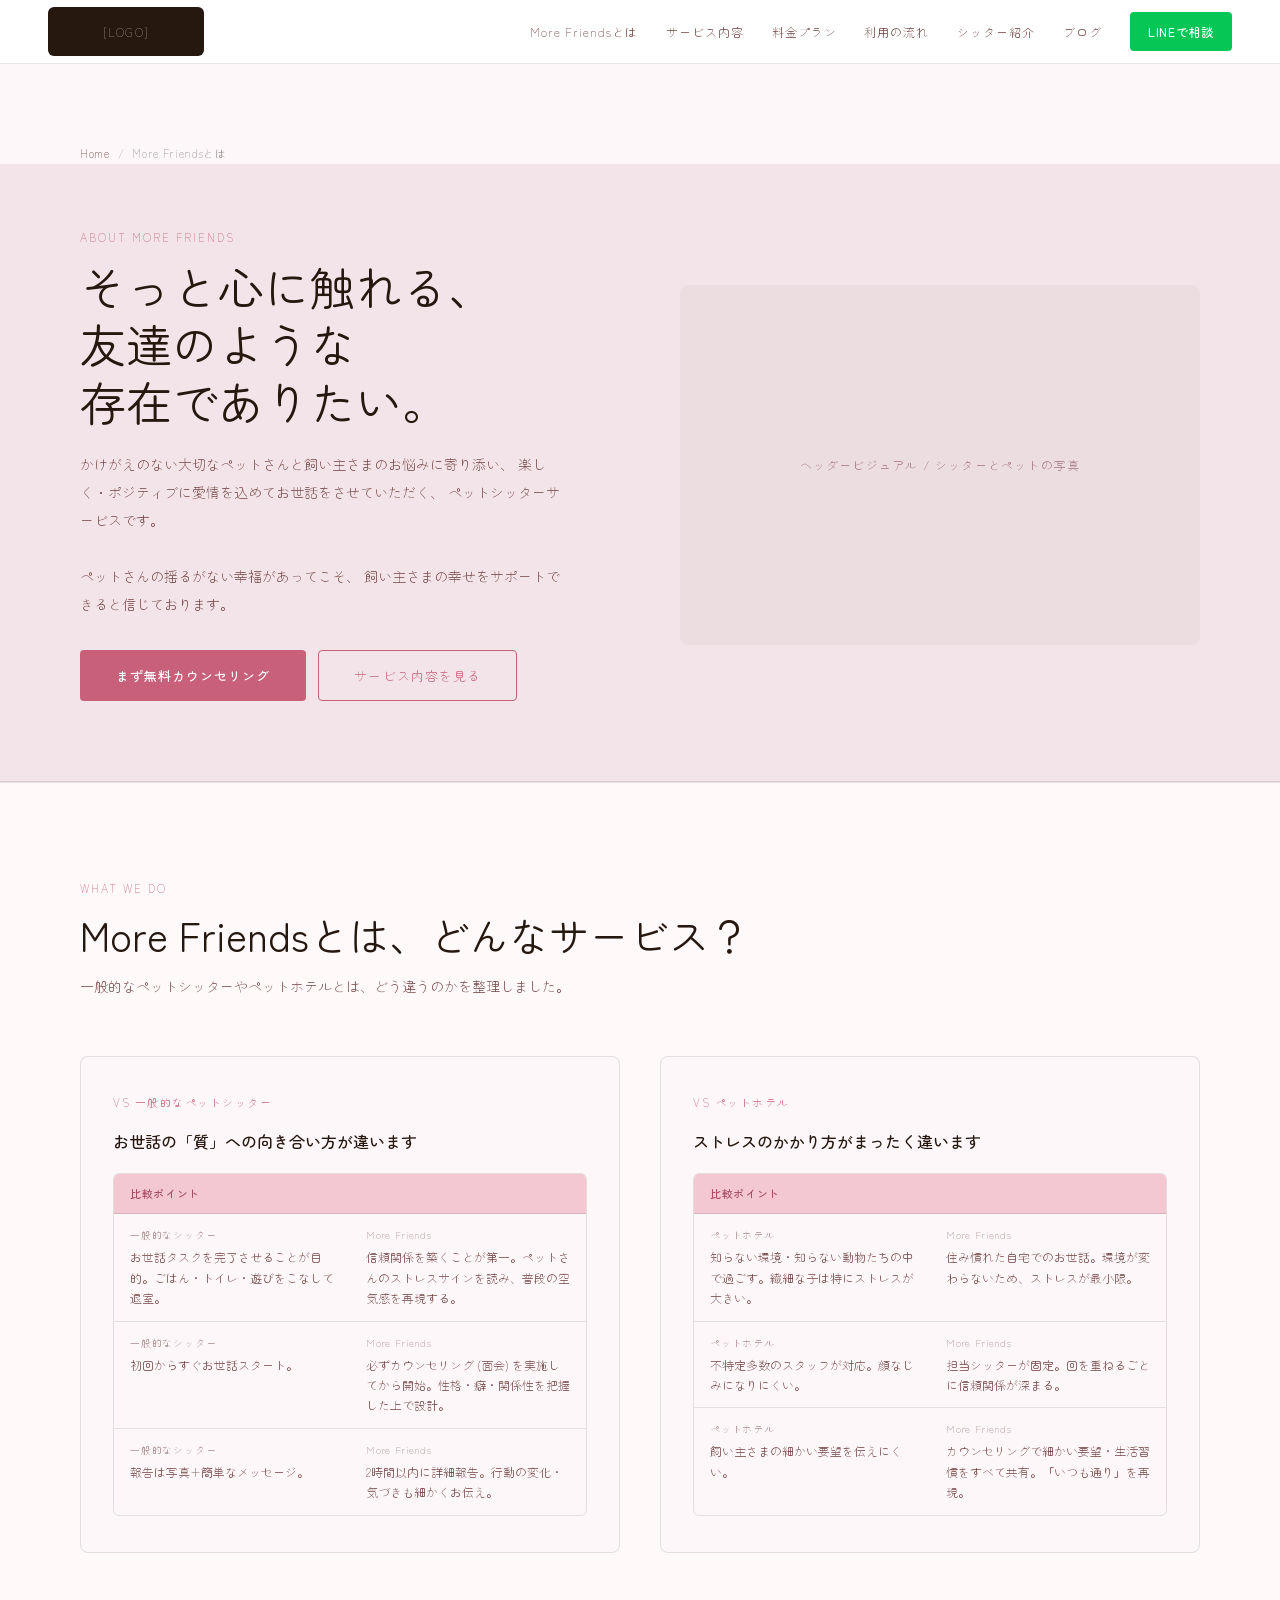
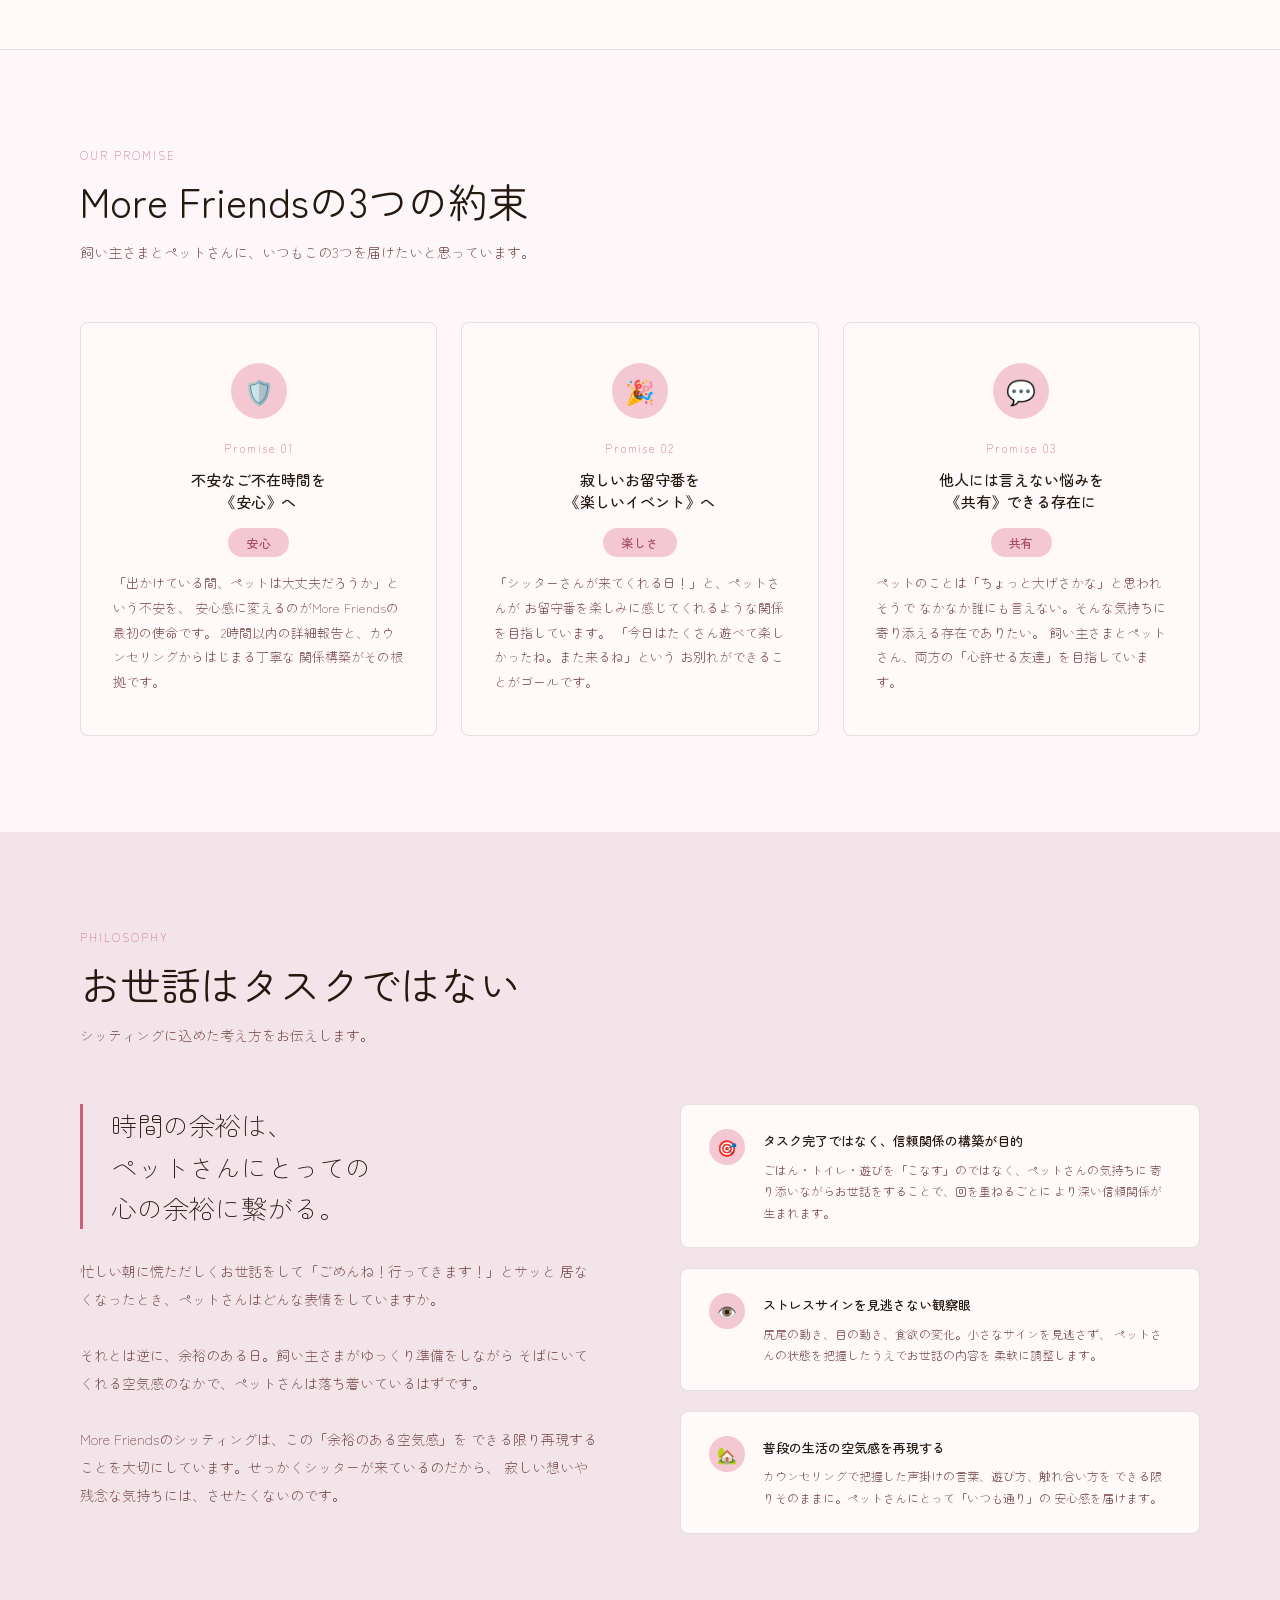
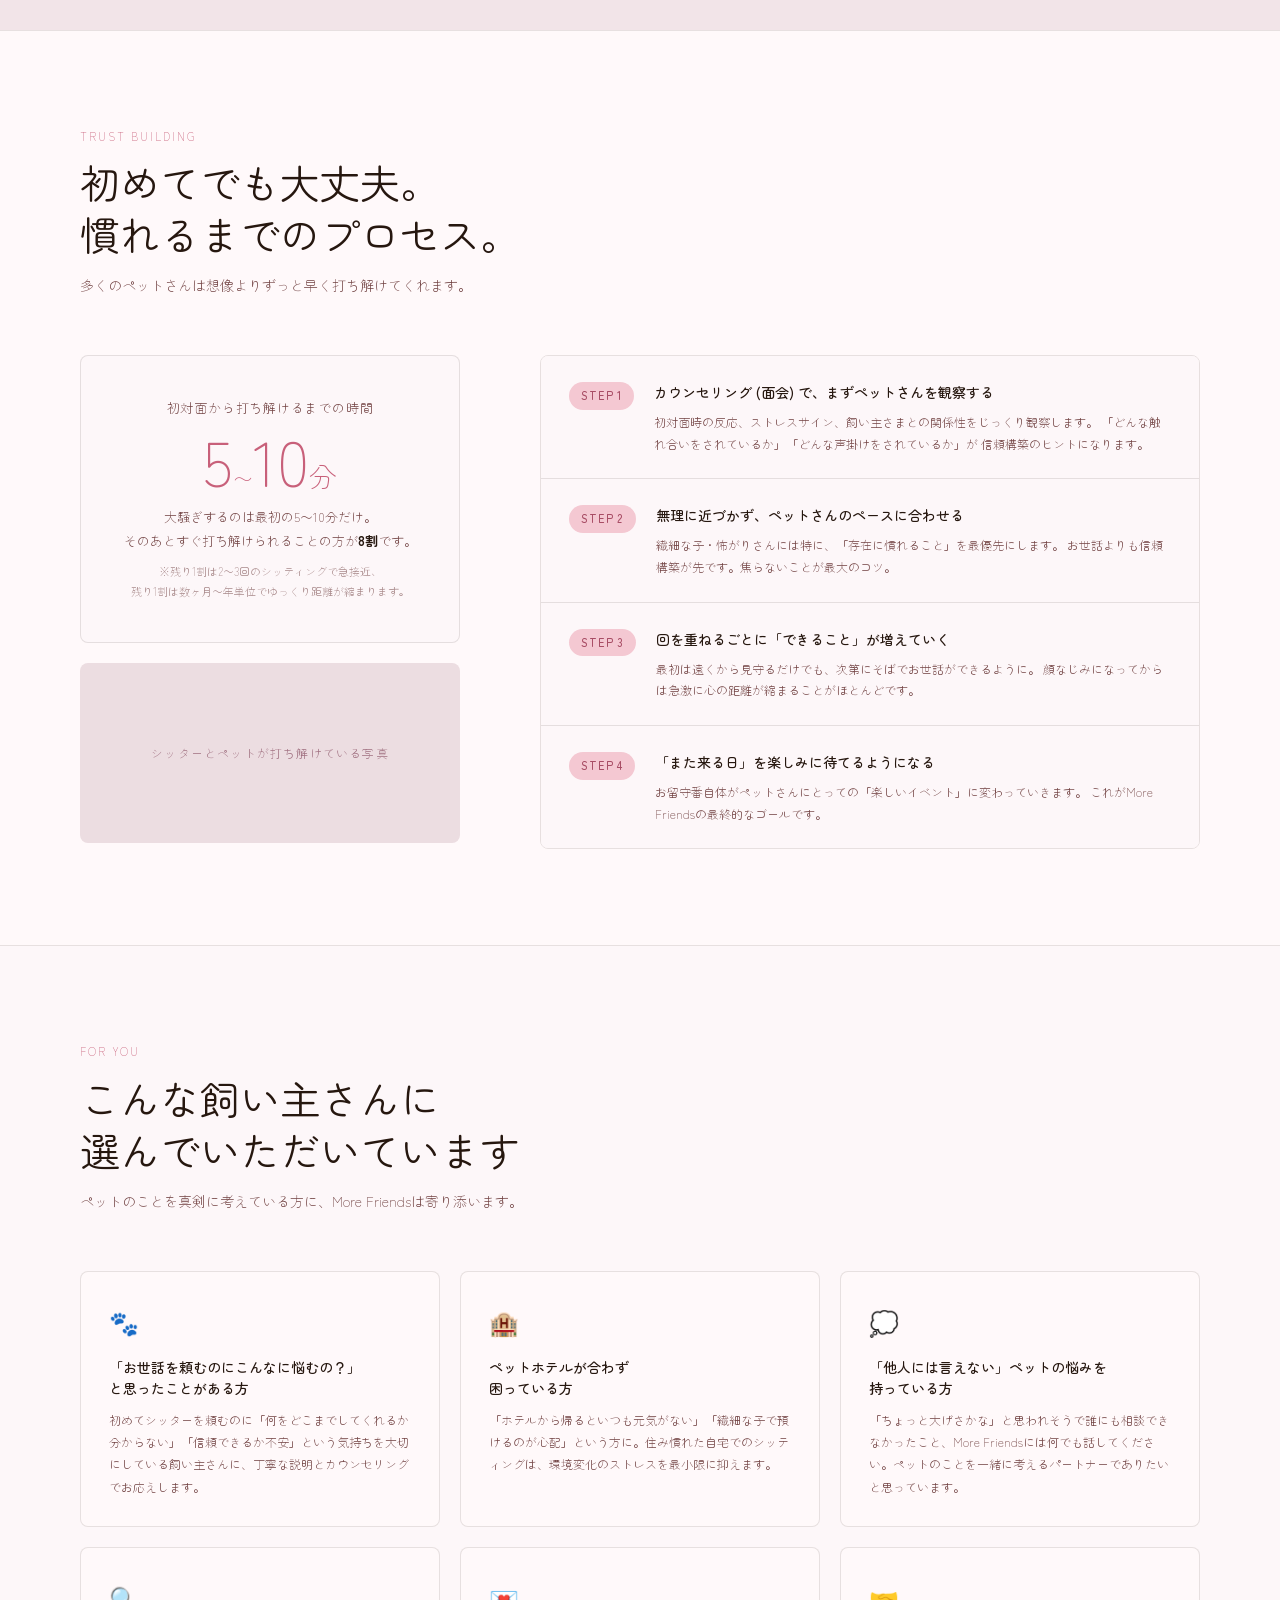
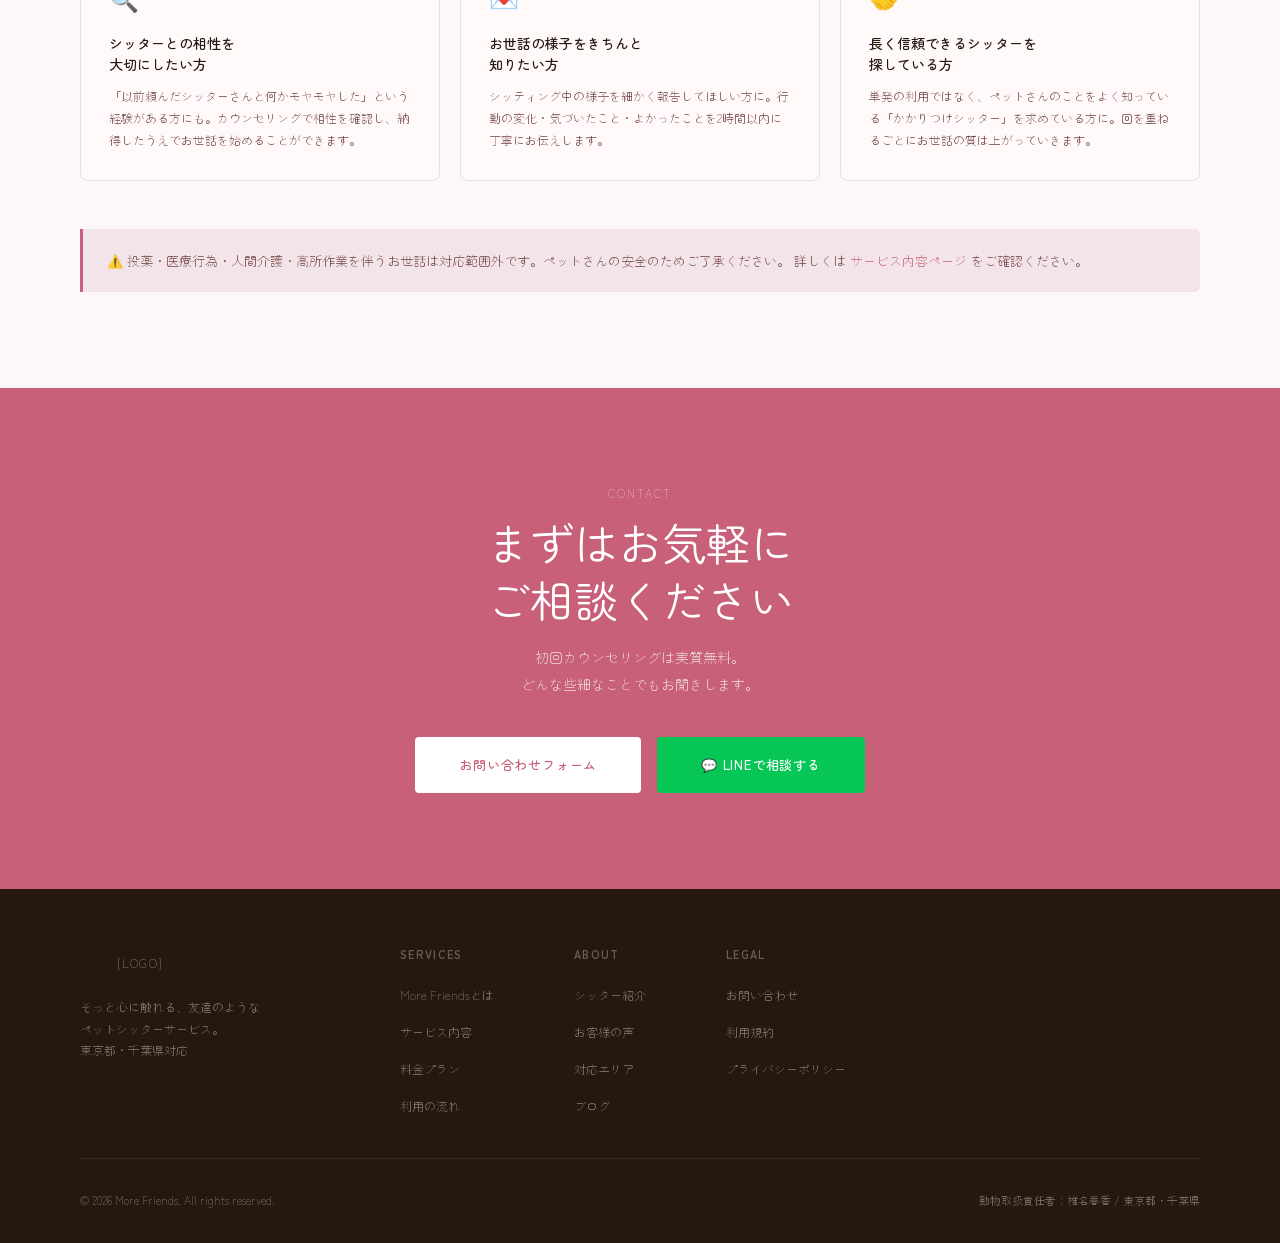
==== about.html @ 51a3c6ce "Add files via upload" ====
<!DOCTYPE html>
<html lang="ja">
<head>
  <meta charset="UTF-8">
  <meta name="viewport" content="width=device-width, initial-scale=1.0">
  <title>More Friendsとは — More Friends</title>
  <link rel="preconnect" href="https://fonts.googleapis.com">
  <link rel="preconnect" href="https://fonts.gstatic.com" crossorigin>
  <link href="https://fonts.googleapis.com/css2?family=Zen+Maru+Gothic:wght@300;400;500;700&display=swap" rel="stylesheet">
  <link rel="stylesheet" href="wireframe-base.css">
  <style>
    /* ── ページ固有スタイル ── */

    /* パンくず */
    .breadcrumb {
      padding: 80px 80px 0;
      font-size: 11px;
      color: var(--text-sub);
      letter-spacing: 0.06em;
      display: flex;
      gap: 8px;
      align-items: center;
    }
    .breadcrumb a { color: var(--text-sub); text-decoration: none; }
    .breadcrumb a:hover { color: var(--primary); }
    .breadcrumb span { opacity: 0.45; }

    /* ── 1. ページヘッダー ── */
    .page-header {
      background: var(--bg-mid);
      padding: 64px 80px 80px;
      display: grid;
      grid-template-columns: 1fr 1fr;
      gap: 80px;
      align-items: center;
      border-bottom: 1px solid var(--border);
    }
    .page-header-lead {
      font-size: 14px;
      color: var(--text-sub);
      line-height: 2;
      margin-top: 20px;
      max-width: 480px;
    }
    .page-header-img .ph-img {
      border-radius: 8px;
      overflow: hidden;
    }

    /* ── 2. サービス定義 ── */
    .definition {
      background: var(--bg2);
      padding: 96px 80px;
      border-top: 1px solid var(--border);
      border-bottom: 1px solid var(--border);
    }
    .definition-grid {
      display: grid;
      grid-template-columns: 1fr 1fr;
      gap: 40px;
      margin-top: 56px;
    }
    .def-card {
      background: var(--bg);
      border: 1px solid var(--border);
      border-radius: 8px;
      padding: 36px 32px;
    }
    .def-card-vs {
      font-size: 11px;
      letter-spacing: 0.14em;
      color: var(--primary);
      text-transform: uppercase;
      margin-bottom: 16px;
      font-family: 'Zen Maru Gothic', sans-serif;
    }
    .def-card-title {
      font-size: 16px;
      font-weight: 500;
      color: var(--text);
      margin-bottom: 20px;
      line-height: 1.5;
    }
    .def-row {
      display: grid;
      grid-template-columns: 1fr 1fr;
      gap: 0;
      border: 1px solid var(--border);
      border-radius: 6px;
      overflow: hidden;
      font-size: 13px;
    }
    .def-row-head {
      background: var(--primary-l);
      padding: 10px 16px;
      font-weight: 500;
      font-size: 11px;
      color: var(--primary-d);
      letter-spacing: 0.06em;
      grid-column: 1 / -1;
      border-bottom: 1px solid var(--border);
    }
    .def-row-col {
      padding: 12px 16px;
      color: var(--text-sub);
      line-height: 1.7;
      font-size: 12px;
    }
    .def-row-col:first-of-type {
      border-right: 1px solid var(--border);
    }
    .def-col-label {
      font-size: 10px;
      color: var(--text-sub);
      opacity: 0.6;
      letter-spacing: 0.08em;
      margin-bottom: 4px;
    }
    .def-row-sep { border-top: 1px solid var(--border); grid-column: 1 / -1; }

    /* ── 3. 3つの約束 ── */
    .promises {
      background: var(--bg);
      padding: 96px 80px;
    }
    .promises-grid {
      display: grid;
      grid-template-columns: repeat(3, 1fr);
      gap: 24px;
      margin-top: 56px;
    }
    .promise-card {
      background: var(--bg2);
      border: 1px solid var(--border);
      border-radius: 8px;
      padding: 40px 32px;
      text-align: center;
    }
    .promise-icon {
      width: 56px;
      height: 56px;
      border-radius: 50%;
      background: var(--primary-l);
      display: flex;
      align-items: center;
      justify-content: center;
      font-size: 24px;
      margin: 0 auto 20px;
    }
    .promise-num {
      font-family: 'Zen Maru Gothic', sans-serif;
      font-size: 11px;
      letter-spacing: 0.18em;
      color: var(--primary);
      margin-bottom: 10px;
    }
    .promise-title {
      font-size: 15px;
      font-weight: 500;
      color: var(--text);
      line-height: 1.5;
      margin-bottom: 14px;
    }
    .promise-kw {
      display: inline-block;
      background: var(--tag-bg);
      color: var(--tag-text);
      font-size: 12px;
      font-weight: 500;
      padding: 4px 18px;
      border-radius: 100px;
      margin-bottom: 14px;
      letter-spacing: 0.06em;
    }
    .promise-text {
      font-size: 13px;
      color: var(--text-sub);
      line-height: 1.9;
      text-align: left;
    }

    /* ── 4. シッティング哲学 ── */
    .philosophy {
      background: var(--bg-mid);
      padding: 96px 80px;
    }
    .philosophy-inner {
      display: grid;
      grid-template-columns: 1fr 1fr;
      gap: 80px;
      align-items: start;
      margin-top: 56px;
    }
    .philosophy-quote {
      font-family: 'Zen Maru Gothic', sans-serif;
      font-size: 26px;
      color: var(--text);
      line-height: 1.6;
      border-left: 3px solid var(--primary);
      padding-left: 28px;
      margin-bottom: 28px;
    }
    .philosophy-body {
      font-size: 14px;
      color: var(--text-sub);
      line-height: 2;
    }
    .philosophy-points {
      display: flex;
      flex-direction: column;
      gap: 20px;
    }
    .philosophy-point {
      background: var(--bg2);
      border: 1px solid var(--border);
      border-radius: 8px;
      padding: 24px 28px;
      display: flex;
      gap: 18px;
      align-items: flex-start;
    }
    .philosophy-point-icon {
      width: 36px;
      height: 36px;
      border-radius: 50%;
      background: var(--primary-l);
      display: flex;
      align-items: center;
      justify-content: center;
      font-size: 16px;
      flex-shrink: 0;
    }
    .philosophy-point-title {
      font-size: 13px;
      font-weight: 500;
      color: var(--text);
      margin-bottom: 6px;
    }
    .philosophy-point-text {
      font-size: 12px;
      color: var(--text-sub);
      line-height: 1.8;
    }

    /* ── 5. 信頼構築のプロセス ── */
    .trust {
      background: var(--bg2);
      padding: 96px 80px;
      border-top: 1px solid var(--border);
      border-bottom: 1px solid var(--border);
    }
    .trust-layout {
      display: grid;
      grid-template-columns: 380px 1fr;
      gap: 80px;
      align-items: start;
      margin-top: 56px;
    }
    .trust-stat-block {
      background: var(--bg);
      border: 1px solid var(--border);
      border-radius: 8px;
      padding: 40px 36px;
      text-align: center;
    }
    .trust-stat-num {
      font-family: 'Zen Maru Gothic', sans-serif;
      font-size: 64px;
      color: var(--primary);
      line-height: 1;
      margin-bottom: 6px;
    }
    .trust-stat-unit {
      font-size: 20px;
      color: var(--primary);
    }
    .trust-stat-label {
      font-size: 13px;
      color: var(--text-sub);
      line-height: 1.8;
      margin-top: 14px;
    }
    .trust-stat-note {
      font-size: 11px;
      color: var(--text-sub);
      opacity: 0.6;
      margin-top: 10px;
    }
    .trust-steps {
      display: flex;
      flex-direction: column;
      gap: 0;
      border: 1px solid var(--border);
      border-radius: 8px;
      overflow: hidden;
    }
    .trust-step {
      display: flex;
      gap: 20px;
      align-items: flex-start;
      padding: 24px 28px;
      background: var(--bg);
      border-bottom: 1px solid var(--border);
    }
    .trust-step:last-child { border-bottom: none; }
    .trust-step-badge {
      background: var(--primary-l);
      color: var(--primary-d);
      font-size: 11px;
      font-weight: 500;
      letter-spacing: 0.08em;
      padding: 4px 12px;
      border-radius: 100px;
      flex-shrink: 0;
      margin-top: 2px;
    }
    .trust-step-title {
      font-size: 14px;
      font-weight: 500;
      color: var(--text);
      margin-bottom: 6px;
    }
    .trust-step-text {
      font-size: 12px;
      color: var(--text-sub);
      line-height: 1.8;
    }

    /* ── 6. ターゲット ── */
    .target {
      background: var(--bg);
      padding: 96px 80px;
    }
    .target-grid {
      display: grid;
      grid-template-columns: repeat(3, 1fr);
      gap: 20px;
      margin-top: 56px;
    }
    .target-card {
      background: var(--bg2);
      border: 1px solid var(--border);
      border-radius: 8px;
      padding: 28px 28px;
    }
    .target-card-icon {
      font-size: 24px;
      margin-bottom: 14px;
    }
    .target-card-title {
      font-size: 14px;
      font-weight: 500;
      color: var(--text);
      line-height: 1.5;
      margin-bottom: 10px;
    }
    .target-card-text {
      font-size: 12px;
      color: var(--text-sub);
      line-height: 1.85;
    }
    .target-note {
      margin-top: 48px;
      background: var(--bg-mid);
      border-left: 3px solid var(--primary);
      padding: 20px 24px;
      border-radius: 0 6px 6px 0;
      font-size: 13px;
      color: var(--text-sub);
      line-height: 1.8;
    }
  </style>
</head>
<body>

<!-- ========== HEADER ========== -->
<header>
  <a href="/" class="header-logo">
    <div class="ph-logo">[LOGO]</div>
  </a>
  <nav>
    <a href="/about">More Friendsとは</a>
    <a href="/service">サービス内容</a>
    <a href="/price">料金プラン</a>
    <a href="/flow">利用の流れ</a>
    <a href="/sitter">シッター紹介</a>
    <a href="/blog">ブログ</a>
    <a href="/contact" class="btn-line">LINEで相談</a>
  </nav>
</header>

<div style="height:64px"></div><!-- header offset -->

<!-- ========== BREADCRUMB ========== -->
<div class="breadcrumb">
  <a href="/">Home</a>
  <span>/</span>
  <span style="color:var(--text)">More Friendsとは</span>
</div>

<!-- ========== 1. PAGE HEADER ========== -->
<section class="page-header">
  <div>
    <span class="label">About More Friends</span>
    <h1 class="section-title" style="font-size:46px; line-height:1.25;">
      そっと心に触れる、<br>友達のような<br>存在でありたい。
    </h1>
    <p class="page-header-lead">
      かけがえのない大切なペットさんと飼い主さまのお悩みに寄り添い、
      楽しく・ポジティブに愛情を込めてお世話をさせていただく、
      ペットシッターサービスです。<br><br>
      ペットさんの揺るがない幸福があってこそ、
      飼い主さまの幸せをサポートできると信じております。
    </p>
    <div style="margin-top:32px;display:flex;gap:12px;flex-wrap:wrap;">
      <a href="/contact" class="btn-primary">まず無料カウンセリング</a>
      <a href="/service" class="btn-outline">サービス内容を見る</a>
    </div>
  </div>
  <div class="page-header-img">
    <div class="ph-img" style="height:360px;border-radius:8px;" data-label="ヘッダービジュアル / シッターとペットの写真"></div>
  </div>
</section>

<!-- ========== 2. サービス定義 ========== -->
<section class="definition">
  <div class="section-header">
    <span class="label">What We Do</span>
    <h2 class="section-title">More Friendsとは、どんなサービス？</h2>
    <p class="section-sub">一般的なペットシッターやペットホテルとは、どう違うのかを整理しました。</p>
  </div>

  <div class="definition-grid">

    <!-- VS 一般ペットシッター -->
    <div class="def-card">
      <div class="def-card-vs">VS 一般的なペットシッター</div>
      <div class="def-card-title">お世話の「質」への向き合い方が違います</div>
      <div class="def-row">
        <div class="def-row-head">比較ポイント</div>
        <div class="def-row-col">
          <div class="def-col-label">一般的なシッター</div>
          お世話タスクを完了させることが目的。ごはん・トイレ・遊びをこなして退室。
        </div>
        <div class="def-row-col">
          <div class="def-col-label">More Friends</div>
          信頼関係を築くことが第一。ペットさんのストレスサインを読み、普段の空気感を再現する。
        </div>
        <div class="def-row-sep"></div>
        <div class="def-row-col">
          <div class="def-col-label">一般的なシッター</div>
          初回からすぐお世話スタート。
        </div>
        <div class="def-row-col">
          <div class="def-col-label">More Friends</div>
          必ずカウンセリング (面会) を実施してから開始。性格・癖・関係性を把握した上で設計。
        </div>
        <div class="def-row-sep"></div>
        <div class="def-row-col">
          <div class="def-col-label">一般的なシッター</div>
          報告は写真+簡単なメッセージ。
        </div>
        <div class="def-row-col">
          <div class="def-col-label">More Friends</div>
          2時間以内に詳細報告。行動の変化・気づきも細かくお伝え。
        </div>
      </div>
    </div>

    <!-- VS ペットホテル -->
    <div class="def-card">
      <div class="def-card-vs">VS ペットホテル</div>
      <div class="def-card-title">ストレスのかかり方がまったく違います</div>
      <div class="def-row">
        <div class="def-row-head">比較ポイント</div>
        <div class="def-row-col">
          <div class="def-col-label">ペットホテル</div>
          知らない環境・知らない動物たちの中で過ごす。繊細な子は特にストレスが大きい。
        </div>
        <div class="def-row-col">
          <div class="def-col-label">More Friends</div>
          住み慣れた自宅でのお世話。環境が変わらないため、ストレスが最小限。
        </div>
        <div class="def-row-sep"></div>
        <div class="def-row-col">
          <div class="def-col-label">ペットホテル</div>
          不特定多数のスタッフが対応。顔なじみになりにくい。
        </div>
        <div class="def-row-col">
          <div class="def-col-label">More Friends</div>
          担当シッターが固定。回を重ねるごとに信頼関係が深まる。
        </div>
        <div class="def-row-sep"></div>
        <div class="def-row-col">
          <div class="def-col-label">ペットホテル</div>
          飼い主さまの細かい要望を伝えにくい。
        </div>
        <div class="def-row-col">
          <div class="def-col-label">More Friends</div>
          カウンセリングで細かい要望・生活習慣をすべて共有。「いつも通り」を再現。
        </div>
      </div>
    </div>

  </div>
</section>

<!-- ========== 3. 3つの約束 ========== -->
<section class="promises">
  <div class="section-header">
    <span class="label">Our Promise</span>
    <h2 class="section-title">More Friendsの3つの約束</h2>
    <p class="section-sub">
      飼い主さまとペットさんに、いつもこの3つを届けたいと思っています。
    </p>
  </div>

  <div class="promises-grid">
    <div class="promise-card">
      <div class="promise-icon">🛡️</div>
      <div class="promise-num">Promise 01</div>
      <div class="promise-title">不安なご不在時間を<br>《安心》へ</div>
      <span class="promise-kw">安心</span>
      <p class="promise-text">
        「出かけている間、ペットは大丈夫だろうか」という不安を、
        安心感に変えるのがMore Friendsの最初の使命です。
        2時間以内の詳細報告と、カウンセリングからはじまる丁寧な
        関係構築がその根拠です。
      </p>
    </div>

    <div class="promise-card">
      <div class="promise-icon">🎉</div>
      <div class="promise-num">Promise 02</div>
      <div class="promise-title">寂しいお留守番を<br>《楽しいイベント》へ</div>
      <span class="promise-kw">楽しさ</span>
      <p class="promise-text">
        「シッターさんが来てくれる日！」と、ペットさんが
        お留守番を楽しみに感じてくれるような関係を目指しています。
        「今日はたくさん遊べて楽しかったね。また来るね」という
        お別れができることがゴールです。
      </p>
    </div>

    <div class="promise-card">
      <div class="promise-icon">💬</div>
      <div class="promise-num">Promise 03</div>
      <div class="promise-title">他人には言えない悩みを<br>《共有》できる存在に</div>
      <span class="promise-kw">共有</span>
      <p class="promise-text">
        ペットのことは「ちょっと大げさかな」と思われそうで
        なかなか誰にも言えない。そんな気持ちに寄り添える存在でありたい。
        飼い主さまとペットさん、両方の「心許せる友達」を目指しています。
      </p>
    </div>
  </div>
</section>

<!-- ========== 4. シッティング哲学 ========== -->
<section class="philosophy">
  <div class="section-header">
    <span class="label">Philosophy</span>
    <h2 class="section-title">お世話はタスクではない</h2>
    <p class="section-sub">
      シッティングに込めた考え方をお伝えします。
    </p>
  </div>

  <div class="philosophy-inner">
    <div>
      <blockquote class="philosophy-quote">
        時間の余裕は、<br>
        ペットさんにとっての<br>
        心の余裕に繋がる。
      </blockquote>
      <p class="philosophy-body">
        忙しい朝に慌ただしくお世話をして「ごめんね！行ってきます！」とサッと
        居なくなったとき、ペットさんはどんな表情をしていますか。<br><br>
        それとは逆に、余裕のある日。飼い主さまがゆっくり準備をしながら
        そばにいてくれる空気感のなかで、ペットさんは落ち着いているはずです。<br><br>
        More Friendsのシッティングは、この「余裕のある空気感」を
        できる限り再現することを大切にしています。せっかくシッターが来ているのだから、
        寂しい想いや残念な気持ちには、させたくないのです。
      </p>
    </div>

    <div class="philosophy-points">
      <div class="philosophy-point">
        <div class="philosophy-point-icon">🎯</div>
        <div>
          <div class="philosophy-point-title">タスク完了ではなく、信頼関係の構築が目的</div>
          <div class="philosophy-point-text">
            ごはん・トイレ・遊びを「こなす」のではなく、ペットさんの気持ちに
            寄り添いながらお世話をすることで、回を重ねるごとに
            より深い信頼関係が生まれます。
          </div>
        </div>
      </div>
      <div class="philosophy-point">
        <div class="philosophy-point-icon">👁️</div>
        <div>
          <div class="philosophy-point-title">ストレスサインを見逃さない観察眼</div>
          <div class="philosophy-point-text">
            尻尾の動き、目の動き、食欲の変化。小さなサインを見逃さず、
            ペットさんの状態を把握したうえでお世話の内容を
            柔軟に調整します。
          </div>
        </div>
      </div>
      <div class="philosophy-point">
        <div class="philosophy-point-icon">🏡</div>
        <div>
          <div class="philosophy-point-title">普段の生活の空気感を再現する</div>
          <div class="philosophy-point-text">
            カウンセリングで把握した声掛けの言葉、遊び方、触れ合い方を
            できる限りそのままに。ペットさんにとって「いつも通り」の
            安心感を届けます。
          </div>
        </div>
      </div>
    </div>
  </div>
</section>

<!-- ========== 5. 信頼構築のプロセス ========== -->
<section class="trust">
  <div class="section-header">
    <span class="label">Trust Building</span>
    <h2 class="section-title">初めてでも大丈夫。<br>慣れるまでのプロセス。</h2>
    <p class="section-sub">
      多くのペットさんは想像よりずっと早く打ち解けてくれます。
    </p>
  </div>

  <div class="trust-layout">
    <div>
      <div class="trust-stat-block">
        <div style="font-size:13px;color:var(--text-sub);margin-bottom:8px;letter-spacing:0.06em;">初対面から打ち解けるまでの時間</div>
        <div class="trust-stat-num">5<span class="trust-stat-unit">〜</span>10<span style="font-size:28px;color:var(--primary);">分</span></div>
        <div class="trust-stat-label">
          大騒ぎするのは最初の5〜10分だけ。<br>
          そのあとすぐ打ち解けられることの方が<strong style="color:var(--text);">8割</strong>です。
        </div>
        <div class="trust-stat-note">
          ※残り1割は2〜3回のシッティングで急接近、<br>
          残り1割は数ヶ月〜年単位でゆっくり距離が縮まります。
        </div>
      </div>
      <div style="margin-top:20px;">
        <div class="ph-img" style="height:180px;border-radius:8px;" data-label="シッターとペットが打ち解けている写真"></div>
      </div>
    </div>

    <div class="trust-steps">
      <div class="trust-step">
        <span class="trust-step-badge">STEP 1</span>
        <div>
          <div class="trust-step-title">カウンセリング (面会) で、まずペットさんを観察する</div>
          <div class="trust-step-text">
            初対面時の反応、ストレスサイン、飼い主さまとの関係性をじっくり観察します。
            「どんな触れ合いをされているか」「どんな声掛けをされているか」が
            信頼構築のヒントになります。
          </div>
        </div>
      </div>
      <div class="trust-step">
        <span class="trust-step-badge">STEP 2</span>
        <div>
          <div class="trust-step-title">無理に近づかず、ペットさんのペースに合わせる</div>
          <div class="trust-step-text">
            繊細な子・怖がりさんには特に、「存在に慣れること」を最優先にします。
            お世話よりも信頼構築が先です。焦らないことが最大のコツ。
          </div>
        </div>
      </div>
      <div class="trust-step">
        <span class="trust-step-badge">STEP 3</span>
        <div>
          <div class="trust-step-title">回を重ねるごとに「できること」が増えていく</div>
          <div class="trust-step-text">
            最初は遠くから見守るだけでも、次第にそばでお世話ができるように。
            顔なじみになってからは急激に心の距離が縮まることがほとんどです。
          </div>
        </div>
      </div>
      <div class="trust-step">
        <span class="trust-step-badge">STEP 4</span>
        <div>
          <div class="trust-step-title">「また来る日」を楽しみに待てるようになる</div>
          <div class="trust-step-text">
            お留守番自体がペットさんにとっての「楽しいイベント」に変わっていきます。
            これがMore Friendsの最終的なゴールです。
          </div>
        </div>
      </div>
    </div>
  </div>
</section>

<!-- ========== 6. ターゲット ========== -->
<section class="target">
  <div class="section-header">
    <span class="label">For You</span>
    <h2 class="section-title">こんな飼い主さんに<br>選んでいただいています</h2>
    <p class="section-sub">
      ペットのことを真剣に考えている方に、More Friendsは寄り添います。
    </p>
  </div>

  <div class="target-grid">
    <div class="target-card">
      <div class="target-card-icon">🐾</div>
      <div class="target-card-title">「お世話を頼むのにこんなに悩むの？」<br>と思ったことがある方</div>
      <div class="target-card-text">
        初めてシッターを頼むのに「何をどこまでしてくれるか分からない」「信頼できるか不安」という気持ちを大切にしている飼い主さんに、丁寧な説明とカウンセリングでお応えします。
      </div>
    </div>
    <div class="target-card">
      <div class="target-card-icon">🏨</div>
      <div class="target-card-title">ペットホテルが合わず<br>困っている方</div>
      <div class="target-card-text">
        「ホテルから帰るといつも元気がない」「繊細な子で預けるのが心配」という方に。住み慣れた自宅でのシッティングは、環境変化のストレスを最小限に抑えます。
      </div>
    </div>
    <div class="target-card">
      <div class="target-card-icon">💭</div>
      <div class="target-card-title">「他人には言えない」ペットの悩みを<br>持っている方</div>
      <div class="target-card-text">
        「ちょっと大げさかな」と思われそうで誰にも相談できなかったこと、More Friendsには何でも話してください。ペットのことを一緒に考えるパートナーでありたいと思っています。
      </div>
    </div>
    <div class="target-card">
      <div class="target-card-icon">🔍</div>
      <div class="target-card-title">シッターとの相性を<br>大切にしたい方</div>
      <div class="target-card-text">
        「以前頼んだシッターさんと何かモヤモヤした」という経験がある方にも。カウンセリングで相性を確認し、納得したうえでお世話を始めることができます。
      </div>
    </div>
    <div class="target-card">
      <div class="target-card-icon">💌</div>
      <div class="target-card-title">お世話の様子をきちんと<br>知りたい方</div>
      <div class="target-card-text">
        シッティング中の様子を細かく報告してほしい方に。行動の変化・気づいたこと・よかったことを2時間以内に丁寧にお伝えします。
      </div>
    </div>
    <div class="target-card">
      <div class="target-card-icon">🤝</div>
      <div class="target-card-title">長く信頼できるシッターを<br>探している方</div>
      <div class="target-card-text">
        単発の利用ではなく、ペットさんのことをよく知っている「かかりつけシッター」を求めている方に。回を重ねるごとにお世話の質は上がっていきます。
      </div>
    </div>
  </div>

  <div class="target-note">
    ⚠️ 投薬・医療行為・人間介護・高所作業を伴うお世話は対応範囲外です。ペットさんの安全のためご了承ください。
    詳しくは <a href="/service" style="color:var(--primary);">サービス内容ページ</a> をご確認ください。
  </div>
</section>

<!-- ========== 7. CTA ========== -->
<section class="cta-section">
  <span class="label" style="color:rgba(255,255,255,0.6);">Contact</span>
  <h2 class="section-title">まずはお気軽に<br>ご相談ください</h2>
  <p>初回カウンセリングは実質無料。<br>どんな些細なことでもお聞きします。</p>
  <div class="cta-buttons">
    <a href="/contact" class="btn-cta-white">お問い合わせフォーム</a>
    <a href="/contact" class="btn-line-lg">💬 LINEで相談する</a>
  </div>
</section>

<!-- ========== FOOTER ========== -->
<footer>
  <div class="footer-top">
    <div>
      <div class="ph-logo" style="margin-bottom:16px;">[LOGO]</div>
      <p class="footer-tagline">
        そっと心に触れる、友達のような<br>
        ペットシッターサービス。<br>
        東京都・千葉県対応
      </p>
    </div>
    <div class="footer-nav">
      <div class="footer-nav-col">
        <h4>Services</h4>
        <ul>
          <li><a href="/about">More Friendsとは</a></li>
          <li><a href="/service">サービス内容</a></li>
          <li><a href="/price">料金プラン</a></li>
          <li><a href="/flow">利用の流れ</a></li>
        </ul>
      </div>
      <div class="footer-nav-col">
        <h4>About</h4>
        <ul>
          <li><a href="/sitter">シッター紹介</a></li>
          <li><a href="/reviews">お客様の声</a></li>
          <li><a href="/area">対応エリア</a></li>
          <li><a href="/blog">ブログ</a></li>
        </ul>
      </div>
      <div class="footer-nav-col">
        <h4>Legal</h4>
        <ul>
          <li><a href="/contact">お問い合わせ</a></li>
          <li><a href="#">利用規約</a></li>
          <li><a href="#">プライバシーポリシー</a></li>
        </ul>
      </div>
    </div>
  </div>
  <div class="footer-bottom">
    <span>© 2026 More Friends. All rights reserved.</span>
    <span style="margin-left:24px;">動物取扱責任者：椎名春香 / 東京都・千葉県</span>
  </div>
</footer>

</body>
</html>
---- wireframe-base.css ----
/*
  wireframe-base.css
  More Friends — ワイヤーフレーム共通スタイル
  デザイントークン: more_friends_b1_final.html から抽出
  用途: ワイヤー段階の各ページHTMLに <link> して使う
  ------------------------------------------------
  使い方:
    <link rel="stylesheet" href="wireframe-base.css">
    <link rel="preconnect" href="https://fonts.googleapis.com">
    <link href="https://fonts.googleapis.com/css2?family=Zen+Maru+Gothic:wght@300;400;500;700&display=swap" rel="stylesheet">
*/

/* =============================================
   FONTS
   ============================================= */
/*
  日本語・英語 共通 : Zen Maru Gothic (Google Fonts)
    → 日英すべてのテキストに統一
*/

/* =============================================
   DESIGN TOKENS
   ============================================= */
:root {
  /* --- backgrounds --- */
  --bg:        #FDF7F9;   /* ページ地 */
  --bg2:       #FFF9FA;   /* カード・セクション地 */
  --bg-dark:   #26170F;   /* ヘッダーロゴ・フッター */
  --bg-mid:    #F2E4E8;   /* ヒーロー左・Whyセクション */

  /* --- primary (ローズ系) --- */
  --primary:   #C8607A;
  --primary-d: #A84D65;   /* ホバー */
  --primary-l: #F4C8D2;   /* 薄め・アイコン背景 */

  /* --- accent (= primary と同値) --- */
  --accent:    #C8607A;
  --accent-l:  #F4C8D2;

  /* --- text --- */
  --text:      #26170F;   /* 本文・見出し */
  --text-sub:  #704040;   /* サブテキスト・キャプション */

  /* --- border --- */
  --border:    rgba(38, 23, 15, 0.11);

  /* --- tags --- */
  --tag-bg:    #F4C8D2;
  --tag-text:  #A84D65;

  /* --- dark section (料金プランなど bg-dark 上) --- */
  --dark-label:  #F4C8D2;
  --dark-sub:    rgba(244, 200, 210, 0.65);
  --dark-note:   rgba(244, 200, 210, 0.40);
  --dark-border: rgba(255, 255, 255, 0.10);

  /* --- misc --- */
  --flow-icon-bg: #F2E4E8;
  --price-feat:   #C8607A;
  --why-num-c:    #F4C8D2;
  --stat-n:       #26170F;

  /* --- ワイヤー専用: プレースホルダー色 --- */
  --ph-bg:    #ECDDE1;    /* 画像プレースホルダー背景 */
  --ph-text:  #A07080;    /* プレースホルダーラベル */
}

/* =============================================
   GLOBAL RESET
   ============================================= */
*, *::before, *::after {
  margin: 0;
  padding: 0;
  box-sizing: border-box;
}

body {
  background: var(--bg);
  color: var(--text);
  font-family: 'Zen Maru Gothic', sans-serif;
  font-weight: 300;
  line-height: 1.8;
  font-size: 15px;
}

img { display: block; max-width: 100%; }

a { color: inherit; text-decoration: none; }

/* =============================================
   TYPOGRAPHY
   ============================================= */

/* eyebrow / small label (英字大文字) */
.label {
  font-family: 'Zen Maru Gothic', sans-serif;
  font-size: 11px;
  letter-spacing: 0.18em;
  text-transform: uppercase;
  color: var(--primary);
  display: block;
  margin-bottom: 10px;
}

/* セクション見出し */
.section-title {
  font-family: 'Zen Maru Gothic', sans-serif;
  font-size: 40px;
  font-weight: 400;
  color: var(--text);
  line-height: 1.3;
}

/* セクション説明文 */
.section-sub {
  font-size: 14px;
  color: var(--text-sub);
  margin-top: 12px;
  max-width: 520px;
  line-height: 1.9;
}

/* セクションヘッダー */
.section-header {
  margin-bottom: 56px;
}

/* =============================================
   HEADER
   ============================================= */
header {
  position: fixed;
  top: 0; left: 0; right: 0;
  z-index: 100;
  background: rgba(255, 255, 255, 0.95);
  backdrop-filter: blur(8px);
  border-bottom: 1px solid var(--border);
  padding: 0 48px;
  height: 64px;
  display: flex;
  align-items: center;
  justify-content: space-between;
}

.header-logo {
  display: flex;
  align-items: center;
  background: var(--bg-dark);
  padding: 7px 18px;
  border-radius: 6px;
  text-decoration: none;
  color: #fff;
  font-size: 13px;
  letter-spacing: 0.08em;
  min-width: 120px;        /* ロゴ差し替えまでのプレースホルダー幅 */
  min-height: 40px;
  justify-content: center;
}

.header-logo img {
  height: 40px;
}

nav {
  display: flex;
  align-items: center;
  gap: 28px;
}

nav a {
  font-size: 12px;
  letter-spacing: 0.08em;
  color: var(--text-sub);
  text-decoration: none;
}

nav a:hover { color: var(--primary); }

/* =============================================
   BUTTONS
   ============================================= */

/* プライマリ */
.btn-primary,
.btn-cta-main {
  background: var(--primary);
  color: #fff;
  font-size: 13px;
  font-weight: 500;
  letter-spacing: 0.08em;
  padding: 14px 36px;
  border-radius: 4px;
  text-decoration: none;
  display: inline-block;
  cursor: pointer;
  border: none;
  transition: background 0.2s;
}

.btn-primary:hover,
.btn-cta-main:hover {
  background: var(--primary-d);
}

/* アウトライン */
.btn-outline {
  background: transparent;
  color: var(--primary);
  font-size: 13px;
  letter-spacing: 0.08em;
  padding: 13px 35px;
  border-radius: 4px;
  border: 1.5px solid var(--primary);
  text-decoration: none;
  display: inline-block;
  cursor: pointer;
  transition: background 0.2s, color 0.2s;
}

.btn-outline:hover {
  background: var(--primary);
  color: #fff;
}

/* LINE */
.btn-line {
  background: #06C755;
  color: #fff;
  font-size: 12px;
  font-weight: 500;
  letter-spacing: 0.06em;
  padding: 9px 18px;
  border-radius: 4px;
  text-decoration: none;
  display: inline-block;
}

.btn-line-lg {
  background: #06C755;
  color: #fff;
  font-size: 13px;
  font-weight: 500;
  letter-spacing: 0.06em;
  padding: 16px 44px;
  border-radius: 4px;
  text-decoration: none;
  display: inline-flex;
  align-items: center;
  gap: 8px;
}

/* ホワイト (CTAセクション上) */
.btn-cta-white {
  background: #fff;
  color: var(--primary);
  font-size: 13px;
  font-weight: 500;
  letter-spacing: 0.06em;
  padding: 16px 44px;
  border-radius: 4px;
  text-decoration: none;
  display: inline-block;
}

/* =============================================
   SECTIONS (共通パディング)
   ============================================= */
section {
  padding: 96px 80px;
}

/* =============================================
   CARDS
   ============================================= */

/* コンセプトカード */
.concept-card {
  background: var(--bg);
  border: 1px solid var(--border);
  border-radius: 8px;
  padding: 24px 28px;
  display: flex;
  gap: 20px;
  align-items: flex-start;
}

.concept-card-icon {
  width: 40px;
  height: 40px;
  border-radius: 50%;
  background: var(--primary-l);
  flex-shrink: 0;
  display: flex;
  align-items: center;
  justify-content: center;
  font-size: 18px;
}

.concept-card-title {
  font-size: 14px;
  font-weight: 500;
  color: var(--text);
  margin-bottom: 6px;
}

.concept-card-text {
  font-size: 13px;
  color: var(--text-sub);
  line-height: 1.8;
}

/* Why カード (3カラム) */
.why-card {
  background: var(--bg2);
  border-radius: 8px;
  padding: 40px 32px;
  border: 1px solid var(--border);
}

.why-num {
  font-family: 'Zen Maru Gothic', sans-serif;
  font-size: 48px;
  color: var(--why-num-c);
  line-height: 1;
  margin-bottom: 20px;
}

.why-title {
  font-size: 15px;
  font-weight: 500;
  color: var(--text);
  margin-bottom: 12px;
  line-height: 1.5;
}

.why-text {
  font-size: 13px;
  color: var(--text-sub);
  line-height: 1.9;
}

/* サービスカード (2カラムグリッド) */
.service-item {
  background: var(--bg2);
  padding: 32px 36px;
  display: flex;
  gap: 20px;
  align-items: flex-start;
  border-bottom: 1px solid var(--border);
  border-right: 1px solid var(--border);
}

.service-icon {
  font-size: 22px;
  width: 48px;
  height: 48px;
  border-radius: 8px;
  background: var(--primary-l);
  display: flex;
  align-items: center;
  justify-content: center;
  flex-shrink: 0;
}

.service-title {
  font-size: 14px;
  font-weight: 500;
  color: var(--text);
  margin-bottom: 8px;
}

.service-text {
  font-size: 13px;
  color: var(--text-sub);
  line-height: 1.8;
}

/* ブログカード */
.blog-card {
  background: var(--bg2);
  border-radius: 8px;
  overflow: hidden;
  border: 1px solid var(--border);
}

.blog-thumb {
  aspect-ratio: 16 / 9;
  background: linear-gradient(135deg, var(--bg-mid), var(--primary-l));
  display: flex;
  align-items: center;
  justify-content: center;
  font-size: 11px;
  color: var(--text-sub);
  opacity: 0.7;
  letter-spacing: 0.1em;
}

.blog-body  { padding: 20px 24px; }

.blog-cat {
  font-size: 10px;
  color: var(--primary);
  letter-spacing: 0.12em;
  text-transform: uppercase;
  margin-bottom: 8px;
}

.blog-title {
  font-size: 14px;
  color: var(--text);
  line-height: 1.6;
  font-weight: 400;
}

.blog-date {
  font-size: 11px;
  color: var(--text-sub);
  margin-top: 10px;
}

/* =============================================
   PRICE (dark section)
   ============================================= */
.price-card {
  background: rgba(255, 255, 255, 0.06);
  border: 1px solid rgba(255, 255, 255, 0.12);
  border-radius: 8px;
  padding: 28px 24px;
  text-align: center;
}

.price-card.featured {
  background: var(--price-feat);
  border-color: var(--price-feat);
}

.price-duration {
  font-size: 11px;
  letter-spacing: 0.12em;
  color: var(--dark-note);
  margin-bottom: 8px;
}

.price-amount {
  font-family: 'Zen Maru Gothic', sans-serif;
  font-size: 32px;
  color: var(--bg);
  line-height: 1;
  margin-bottom: 4px;
}

.price-unit {
  font-size: 11px;
  color: var(--dark-note);
}

/* =============================================
   FLOW STEPS
   ============================================= */
.flow-steps {
  display: flex;
}

.flow-step {
  flex: 1;
  padding: 0 32px 0 0;
  position: relative;
}

.flow-step:not(:last-child)::after {
  content: '→';
  position: absolute;
  right: 8px;
  top: 58px;
  color: var(--primary-l);
  font-size: 20px;
}

.flow-step-num {
  font-family: 'Zen Maru Gothic', sans-serif;
  font-size: 11px;
  letter-spacing: 0.14em;
  color: var(--primary);
  margin-bottom: 16px;
}

.flow-icon {
  width: 52px;
  height: 52px;
  background: var(--flow-icon-bg);
  border-radius: 50%;
  margin-bottom: 16px;
  display: flex;
  align-items: center;
  justify-content: center;
  font-size: 22px;
}

.flow-step-title {
  font-size: 14px;
  font-weight: 500;
  color: var(--text);
  margin-bottom: 8px;
}

.flow-step-text {
  font-size: 12px;
  color: var(--text-sub);
  line-height: 1.8;
}

/* =============================================
   TAGS
   ============================================= */
.tags {
  display: flex;
  flex-wrap: wrap;
  gap: 8px;
}

.tag {
  background: var(--tag-bg);
  color: var(--tag-text);
  font-size: 11px;
  padding: 5px 14px;
  border-radius: 100px;
  letter-spacing: 0.04em;
}

/* =============================================
   CTA SECTION
   ============================================= */
.cta-section {
  background: var(--primary);
  text-align: center;
  padding: 96px 80px;
}

.cta-section .section-title {
  color: #fff;
  font-size: 44px;
  margin-bottom: 16px;
}

.cta-section p {
  color: rgba(255, 255, 255, 0.8);
  font-size: 14px;
  margin-bottom: 40px;
  line-height: 1.9;
}

.cta-buttons {
  display: flex;
  gap: 16px;
  justify-content: center;
  flex-wrap: wrap;
}

/* =============================================
   FOOTER
   ============================================= */
footer {
  background: var(--bg-dark);
  color: rgba(255, 255, 255, 0.45);
  padding: 56px 80px 32px;
}

.footer-top {
  display: grid;
  grid-template-columns: 240px 1fr;
  gap: 80px;
  padding-bottom: 40px;
  border-bottom: 1px solid rgba(255, 255, 255, 0.08);
  margin-bottom: 32px;
}

.footer-tagline {
  font-size: 12px;
  line-height: 1.8;
}

.footer-nav {
  display: flex;
  gap: 80px;
  flex-wrap: wrap;
}

.footer-nav-col h4 {
  font-size: 11px;
  color: rgba(255, 255, 255, 0.30);
  letter-spacing: 0.12em;
  text-transform: uppercase;
  margin-bottom: 16px;
}

.footer-nav-col ul {
  list-style: none;
  display: flex;
  flex-direction: column;
  gap: 10px;
}

.footer-nav-col li a {
  font-size: 12px;
  color: rgba(255, 255, 255, 0.45);
  text-decoration: none;
}

.footer-bottom {
  display: flex;
  justify-content: space-between;
  align-items: center;
  font-size: 11px;
  flex-wrap: wrap;
  gap: 8px;
}

/* =============================================
   WIREFRAME UTILITIES
   ワイヤー専用のプレースホルダー・ヘルパークラス
   ============================================= */

/* 画像プレースホルダー */
.ph-img {
  background: var(--ph-bg);
  display: flex;
  align-items: center;
  justify-content: center;
  color: var(--ph-text);
  font-size: 12px;
  letter-spacing: 0.1em;
  border-radius: 4px;
}

.ph-img::before {
  content: attr(data-label);
}

/* ロゴプレースホルダー */
.ph-logo {
  background: var(--bg-dark);
  color: rgba(255, 255, 255, 0.5);
  padding: 7px 18px;
  border-radius: 6px;
  font-size: 12px;
  letter-spacing: 0.1em;
  display: inline-block;
  min-width: 120px;
  text-align: center;
}

/* テキストプレースホルダー (仮テキスト領域) */
.ph-text {
  background: var(--bg-mid);
  border-radius: 4px;
  height: 1em;
  display: block;
  opacity: 0.5;
}

/* =============================================
   RESPONSIVE
   ============================================= */

/* Tablet */
@media (max-width: 1024px) {
  header { padding: 0 24px; }

  section { padding: 72px 40px; }

  .flow-steps { flex-wrap: wrap; gap: 32px; }
  .flow-step {
    flex: 1 1 calc(50% - 16px);
    padding: 0;
  }
  .flow-step:not(:last-child)::after { display: none; }

  footer { padding: 48px 40px 24px; }
  .footer-top { grid-template-columns: 1fr; gap: 40px; }
  .footer-nav { gap: 40px; }

  .cta-section { padding: 72px 40px; }
}

/* Mobile */
@media (max-width: 640px) {
  header { padding: 0 20px; }

  section { padding: 56px 20px; }
  .section-title { font-size: 28px; }
  .cta-section .section-title { font-size: 28px; }

  .flow-steps { flex-direction: column; gap: 28px; }
  .flow-step { padding: 0; }

  footer { padding: 40px 20px 20px; }
  .footer-nav { gap: 24px; }
  .footer-bottom {
    flex-direction: column;
    align-items: flex-start;
  }

  .cta-section { padding: 56px 20px; }
  .cta-buttons { flex-direction: column; align-items: center; }
  .btn-cta-white,
  .btn-line-lg {
    width: 100%;
    text-align: center;
    justify-content: center;
  }
}
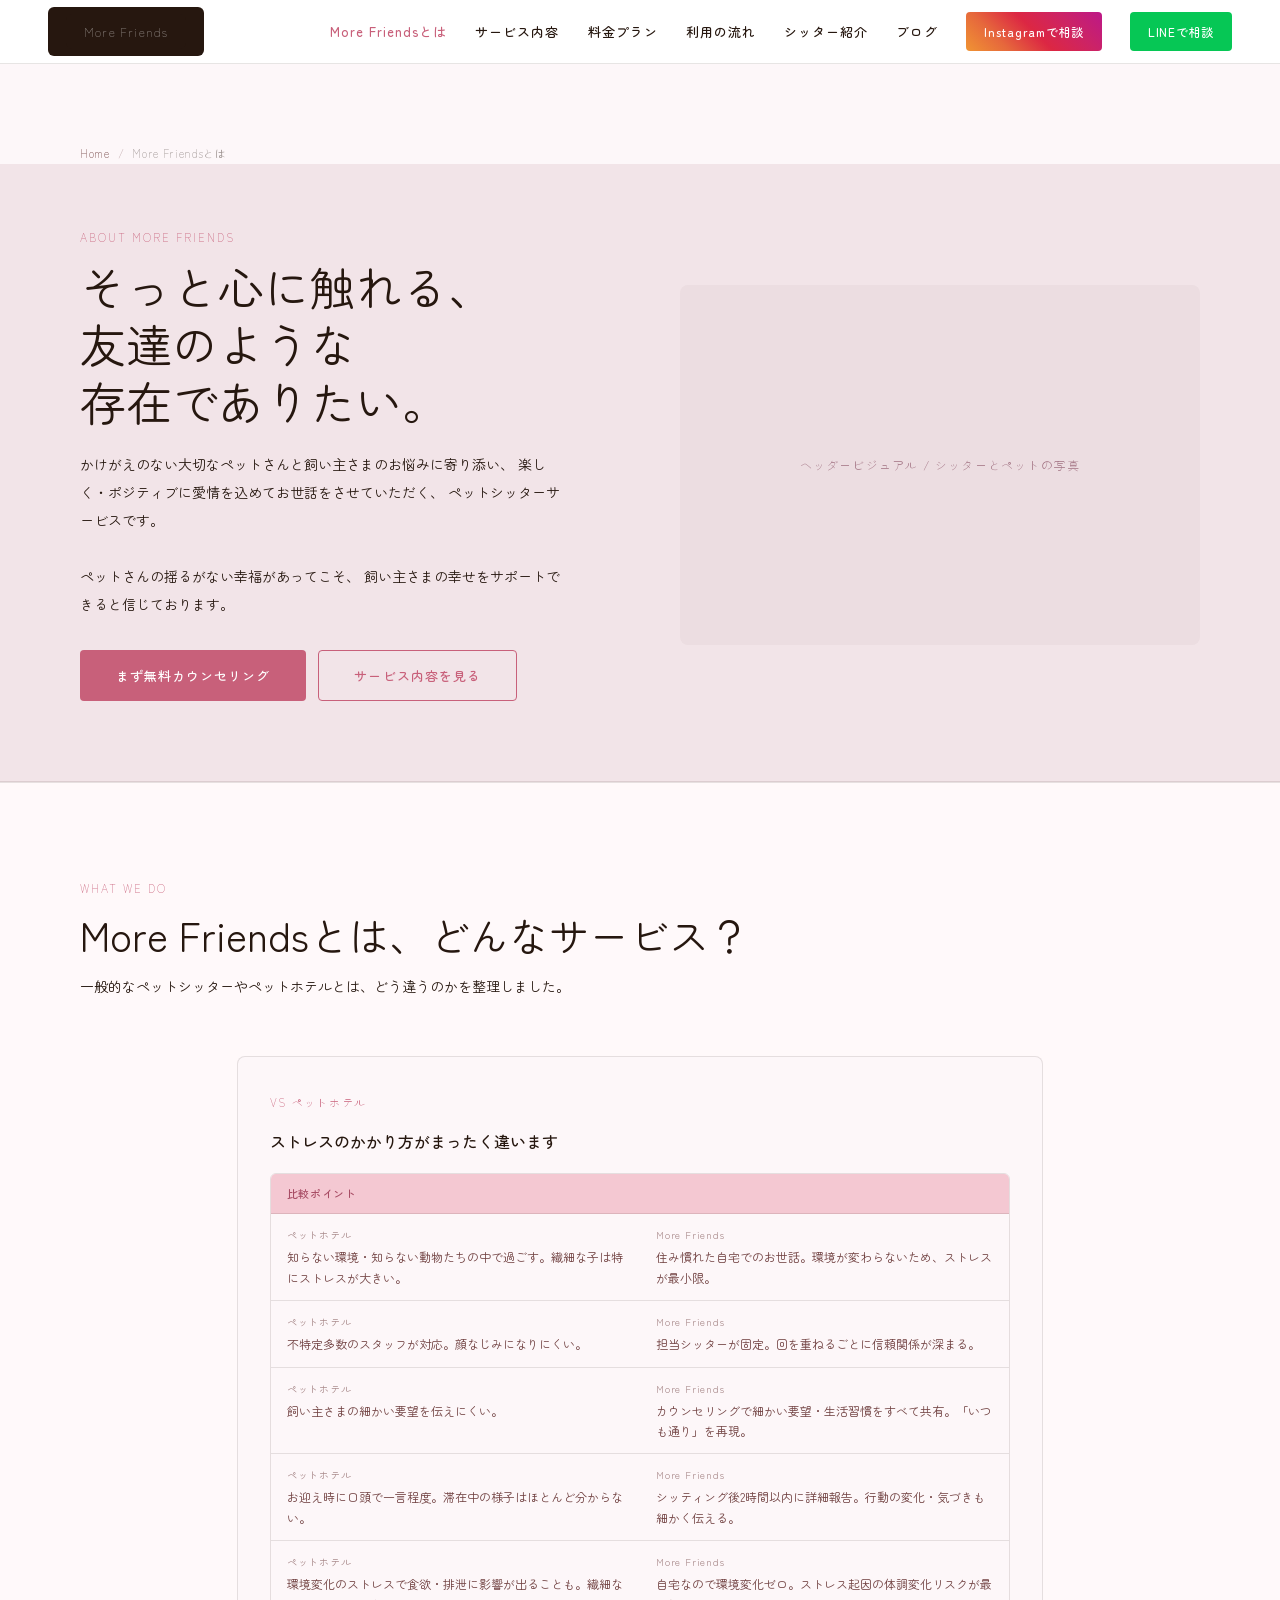
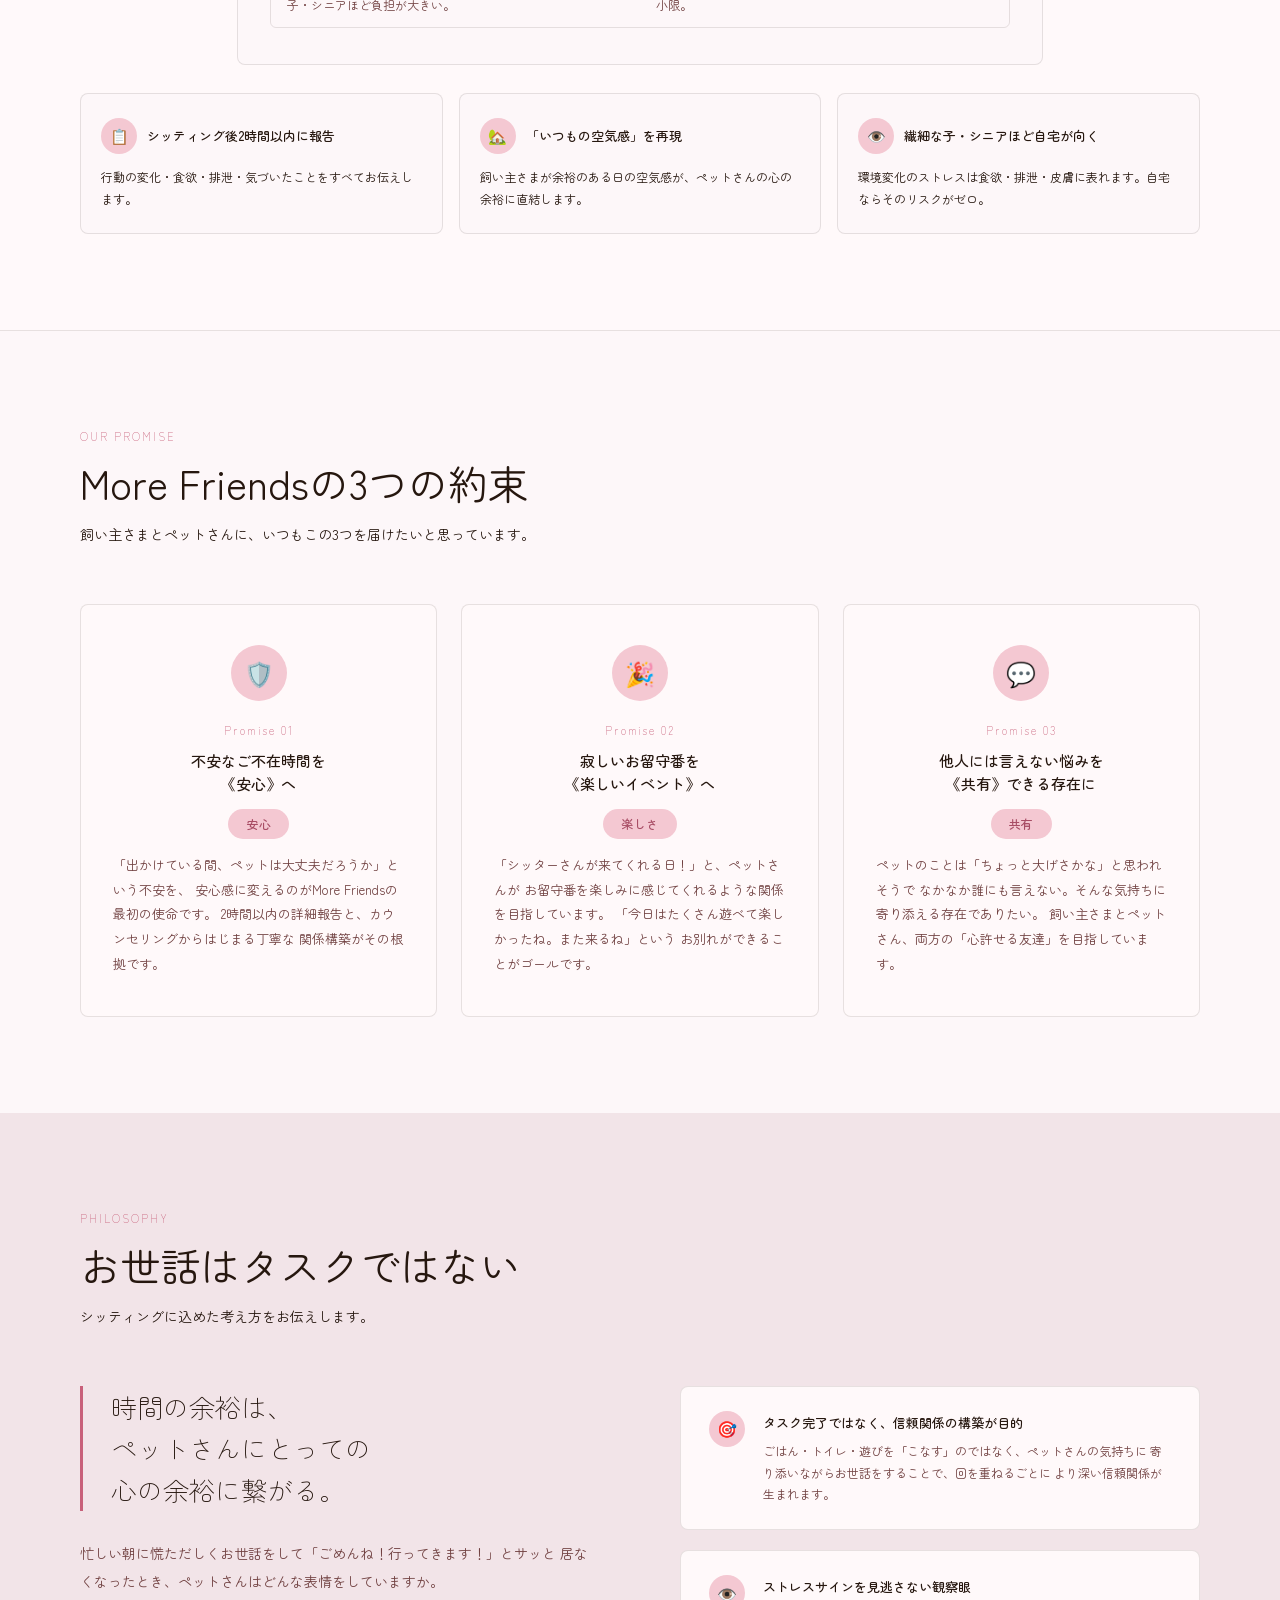
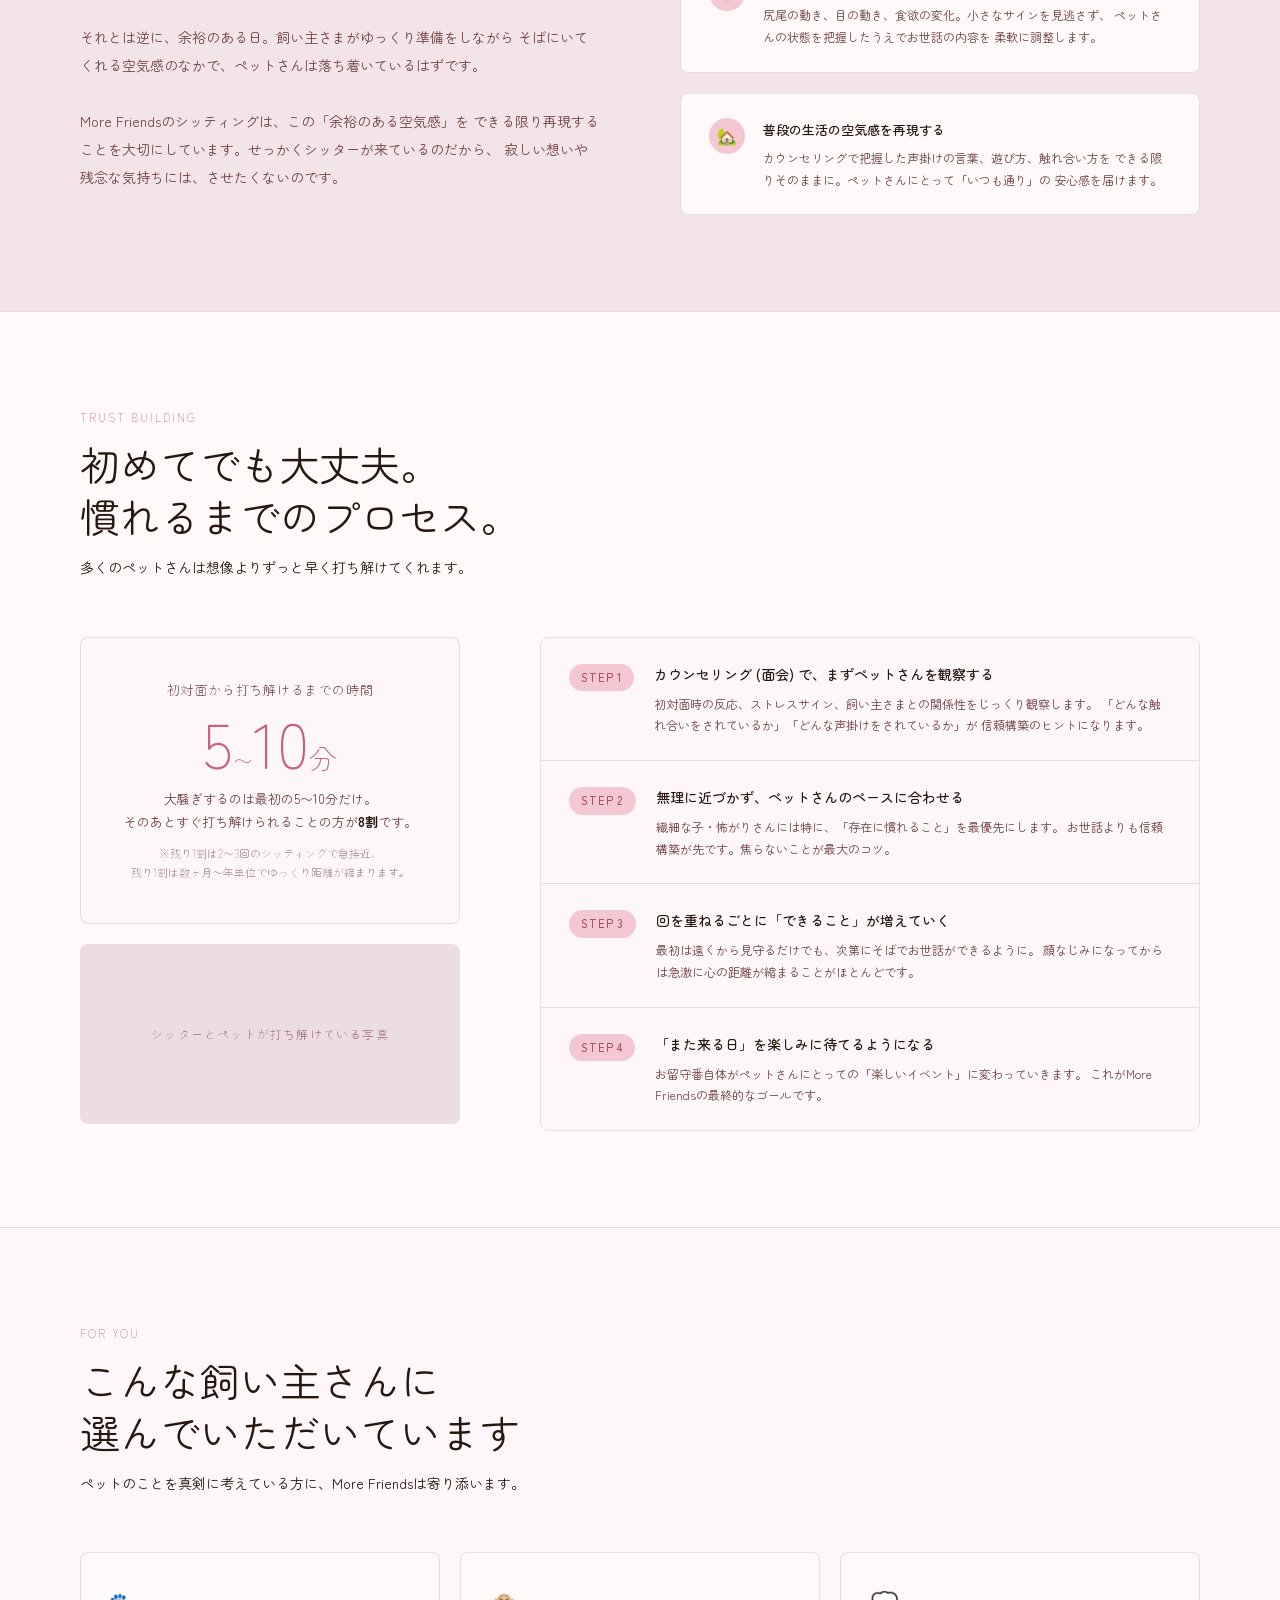
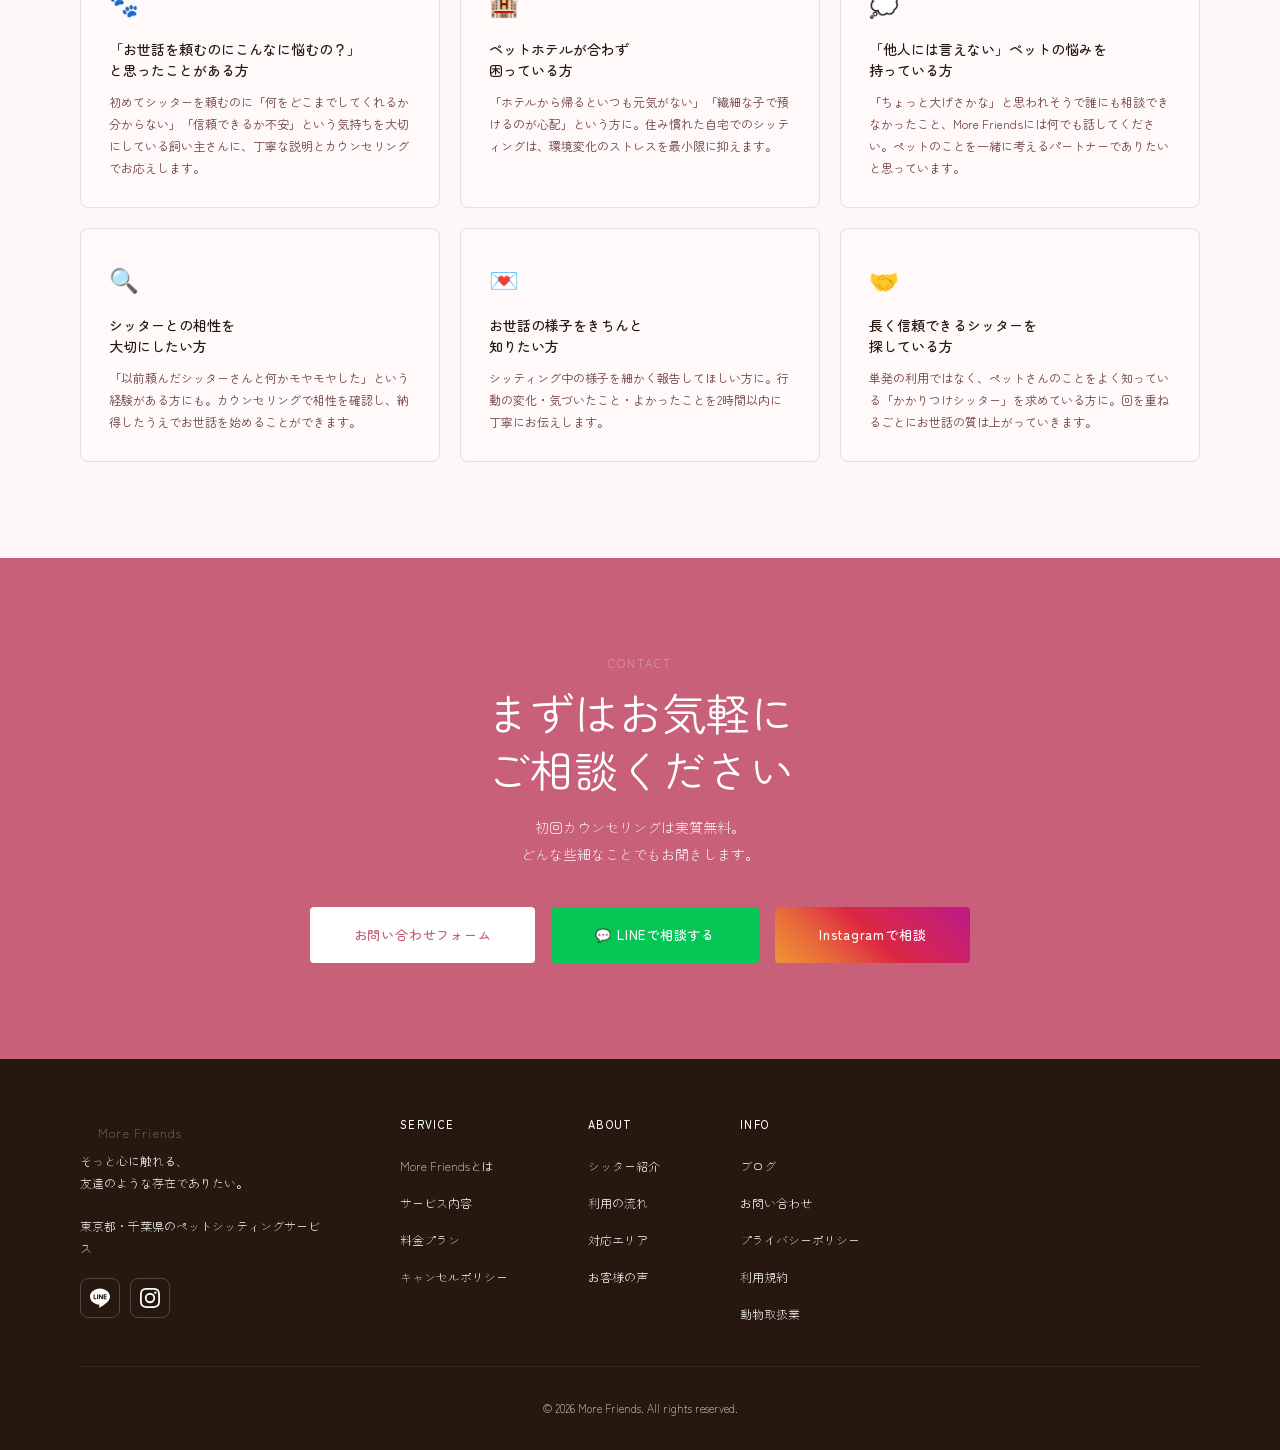
==== commit 98783be1: "Add files via upload" ====
--- a/about.html
+++ b/about.html
@@ -4,6 +4,7 @@
   <meta charset="UTF-8">
   <meta name="viewport" content="width=device-width, initial-scale=1.0">
   <title>More Friendsとは — More Friends</title>
+  <meta name="description" content="More Friendsとは、ペットと飼い主さまに寄り添うペットシッターサービスです。「お世話はタスクではなく信頼関係のプロセス」を理念に活動しています。">
   <link rel="preconnect" href="https://fonts.googleapis.com">
   <link rel="preconnect" href="https://fonts.gstatic.com" crossorigin>
   <link href="https://fonts.googleapis.com/css2?family=Zen+Maru+Gothic:wght@300;400;500;700&display=swap" rel="stylesheet">
@@ -26,6 +27,9 @@
     .breadcrumb span { opacity: 0.45; }
 
     /* ── 1. ページヘッダー ── */
+    .page-header .section-title { font-size: 46px; line-height: 1.25; }
+    @media (max-width: 768px) { .page-header .section-title { font-size: 28px; } }
+
     .page-header {
       background: var(--bg-mid);
       padding: 64px 80px 80px;
@@ -35,16 +39,17 @@
       align-items: center;
       border-bottom: 1px solid var(--border);
     }
+    .page-header-img .ph-img {
+      border-radius: 8px;
+      overflow: hidden;
+    }
     .page-header-lead {
       font-size: 14px;
-      color: var(--text-sub);
+      color: var(--text);
+      font-weight: 400;
       line-height: 2;
       margin-top: 20px;
       max-width: 480px;
-    }
-    .page-header-img .ph-img {
-      border-radius: 8px;
-      overflow: hidden;
     }
 
     /* ── 2. サービス定義 ── */
@@ -55,10 +60,56 @@
       border-bottom: 1px solid var(--border);
     }
     .definition-grid {
+      display: flex;
+      justify-content: center;
+      margin-top: 56px;
+    }
+    .definition-grid .def-card {
+      width: 72%;
+    }
+
+    .bottom-points {
       display: grid;
-      grid-template-columns: 1fr 1fr;
-      gap: 40px;
-      margin-top: 56px;
+      grid-template-columns: repeat(3, 1fr);
+      gap: 16px;
+      margin-top: 28px;
+    }
+    .bottom-point {
+      background: var(--bg);
+      border: 1px solid var(--border);
+      border-radius: 8px;
+      padding: 24px 20px;
+      display: flex;
+      flex-direction: column;
+      gap: 12px;
+    }
+    .bottom-point-head {
+      display: flex;
+      align-items: center;
+      gap: 10px;
+    }
+    .bottom-point-icon {
+      width: 36px;
+      height: 36px;
+      border-radius: 50%;
+      background: var(--primary-l);
+      display: flex;
+      align-items: center;
+      justify-content: center;
+      font-size: 15px;
+      flex-shrink: 0;
+    }
+    .bottom-point-title {
+      font-size: 13px;
+      font-weight: 500;
+      color: var(--text);
+      line-height: 1.5;
+    }
+    .bottom-point-text {
+      font-size: 12px;
+      color: var(--text);
+      font-weight: 400;
+      line-height: 1.8;
     }
     .def-card {
       background: var(--bg);
@@ -374,20 +425,30 @@
 <body>
 
 <!-- ========== HEADER ========== -->
+<!-- parts/header.php -->
 <header>
   <a href="/" class="header-logo">
-    <div class="ph-logo">[LOGO]</div>
+    <div class="ph-logo">More Friends</div>
   </a>
-  <nav>
-    <a href="/about">More Friendsとは</a>
-    <a href="/service">サービス内容</a>
-    <a href="/price">料金プラン</a>
-    <a href="/flow">利用の流れ</a>
-    <a href="/sitter">シッター紹介</a>
-    <a href="/blog">ブログ</a>
-    <a href="/contact" class="btn-line">LINEで相談</a>
+  <nav id="sp-nav" aria-hidden="true">
+    <a href="./about.html" style="color:var(--primary); font-weight:500;">More Friendsとは</a>
+    <a href="./service.html">サービス内容</a>
+    <a href="./price.html">料金プラン</a>
+    <a href="./flow.html">利用の流れ</a>
+    <a href="./sitter.html">シッター紹介</a>
+    <a href="./blog.html">ブログ</a>
+    <a href="#" class="btn-ig">Instagramで相談</a>
+    <a href="./contact.html" class="btn-line">LINEで相談</a>
   </nav>
+  <!-- SP: ハンバーガーボタン -->
+  <button class="hamburger" aria-label="メニューを開く" aria-expanded="false" aria-controls="sp-nav">
+    <span></span>
+    <span></span>
+    <span></span>
+  </button>
 </header>
+
+<main>
 
 <div style="height:64px"></div><!-- header offset -->
 
@@ -399,10 +460,11 @@
 </div>
 
 <!-- ========== 1. PAGE HEADER ========== -->
+<!-- parts/page-header.php -->
 <section class="page-header">
   <div>
     <span class="label">About More Friends</span>
-    <h1 class="section-title" style="font-size:46px; line-height:1.25;">
+    <h1 class="section-title">
       そっと心に触れる、<br>友達のような<br>存在でありたい。
     </h1>
     <p class="page-header-lead">
@@ -418,11 +480,13 @@
     </div>
   </div>
   <div class="page-header-img">
+    <!-- style="height" はワイヤー確認用の仮値。本番削除対象 -->
     <div class="ph-img" style="height:360px;border-radius:8px;" data-label="ヘッダービジュアル / シッターとペットの写真"></div>
   </div>
 </section>
 
 <!-- ========== 2. サービス定義 ========== -->
+<!-- parts/about-definition.php -->
 <section class="definition">
   <div class="section-header">
     <span class="label">What We Do</span>
@@ -432,40 +496,7 @@
 
   <div class="definition-grid">
 
-    <!-- VS 一般ペットシッター -->
-    <div class="def-card">
-      <div class="def-card-vs">VS 一般的なペットシッター</div>
-      <div class="def-card-title">お世話の「質」への向き合い方が違います</div>
-      <div class="def-row">
-        <div class="def-row-head">比較ポイント</div>
-        <div class="def-row-col">
-          <div class="def-col-label">一般的なシッター</div>
-          お世話タスクを完了させることが目的。ごはん・トイレ・遊びをこなして退室。
-        </div>
-        <div class="def-row-col">
-          <div class="def-col-label">More Friends</div>
-          信頼関係を築くことが第一。ペットさんのストレスサインを読み、普段の空気感を再現する。
-        </div>
-        <div class="def-row-sep"></div>
-        <div class="def-row-col">
-          <div class="def-col-label">一般的なシッター</div>
-          初回からすぐお世話スタート。
-        </div>
-        <div class="def-row-col">
-          <div class="def-col-label">More Friends</div>
-          必ずカウンセリング (面会) を実施してから開始。性格・癖・関係性を把握した上で設計。
-        </div>
-        <div class="def-row-sep"></div>
-        <div class="def-row-col">
-          <div class="def-col-label">一般的なシッター</div>
-          報告は写真+簡単なメッセージ。
-        </div>
-        <div class="def-row-col">
-          <div class="def-col-label">More Friends</div>
-          2時間以内に詳細報告。行動の変化・気づきも細かくお伝え。
-        </div>
-      </div>
-    </div>
+
 
     <!-- VS ペットホテル -->
     <div class="def-card">
@@ -499,13 +530,60 @@
           <div class="def-col-label">More Friends</div>
           カウンセリングで細かい要望・生活習慣をすべて共有。「いつも通り」を再現。
         </div>
-      </div>
-    </div>
-
+
+        <!-- 追加: 報告の詳しさ -->
+        <div class="def-row-sep"></div>
+        <div class="def-row-col">
+          <div class="def-col-label">ペットホテル</div>
+          お迎え時に口頭で一言程度。滞在中の様子はほとんど分からない。
+        </div>
+        <div class="def-row-col">
+          <div class="def-col-label">More Friends</div>
+          シッティング後2時間以内に詳細報告。行動の変化・気づきも細かく伝える。
+        </div>
+
+        <!-- 追加: 繊細な子・シニアへのリスク -->
+        <div class="def-row-sep"></div>
+        <div class="def-row-col">
+          <div class="def-col-label">ペットホテル</div>
+          環境変化のストレスで食欲・排泄に影響が出ることも。繊細な子・シニアほど負担が大きい。
+        </div>
+        <div class="def-row-col">
+          <div class="def-col-label">More Friends</div>
+          自宅なので環境変化ゼロ。ストレス起因の体調変化リスクが最小限。
+        </div>
+      </div>
+    </div>
+
+  </div>
+
+  <div class="bottom-points">
+    <div class="bottom-point">
+      <div class="bottom-point-head">
+        <div class="bottom-point-icon">📋</div>
+        <div class="bottom-point-title">シッティング後2時間以内に報告</div>
+      </div>
+      <div class="bottom-point-text">行動の変化・食欲・排泄・気づいたことをすべてお伝えします。</div>
+    </div>
+    <div class="bottom-point">
+      <div class="bottom-point-head">
+        <div class="bottom-point-icon">🏡</div>
+        <div class="bottom-point-title">「いつもの空気感」を再現</div>
+      </div>
+      <div class="bottom-point-text">飼い主さまが余裕のある日の空気感が、ペットさんの心の余裕に直結します。</div>
+    </div>
+    <div class="bottom-point">
+      <div class="bottom-point-head">
+        <div class="bottom-point-icon">👁️</div>
+        <div class="bottom-point-title">繊細な子・シニアほど自宅が向く</div>
+      </div>
+      <div class="bottom-point-text">環境変化のストレスは食欲・排泄・皮膚に表れます。自宅ならそのリスクがゼロ。</div>
+    </div>
   </div>
 </section>
 
 <!-- ========== 3. 3つの約束 ========== -->
+<!-- parts/about-promises.php -->
 <section class="promises">
   <div class="section-header">
     <span class="label">Our Promise</span>
@@ -557,6 +635,7 @@
 </section>
 
 <!-- ========== 4. シッティング哲学 ========== -->
+<!-- parts/about-philosophy.php -->
 <section class="philosophy">
   <div class="section-header">
     <span class="label">Philosophy</span>
@@ -623,6 +702,7 @@
 </section>
 
 <!-- ========== 5. 信頼構築のプロセス ========== -->
+<!-- parts/about-trust.php -->
 <section class="trust">
   <div class="section-header">
     <span class="label">Trust Building</span>
@@ -647,6 +727,7 @@
         </div>
       </div>
       <div style="margin-top:20px;">
+        <!-- style="height" はワイヤー確認用の仮値。本番削除対象 -->
         <div class="ph-img" style="height:180px;border-radius:8px;" data-label="シッターとペットが打ち解けている写真"></div>
       </div>
     </div>
@@ -698,6 +779,7 @@
 </section>
 
 <!-- ========== 6. ターゲット ========== -->
+<!-- parts/about-target.php -->
 <section class="target">
   <div class="section-header">
     <span class="label">For You</span>
@@ -752,68 +834,87 @@
     </div>
   </div>
 
-  <div class="target-note">
-    ⚠️ 投薬・医療行為・人間介護・高所作業を伴うお世話は対応範囲外です。ペットさんの安全のためご了承ください。
-    詳しくは <a href="/service" style="color:var(--primary);">サービス内容ページ</a> をご確認ください。
-  </div>
+
 </section>
 
 <!-- ========== 7. CTA ========== -->
+<!-- parts/cta.php -->
 <section class="cta-section">
-  <span class="label" style="color:rgba(255,255,255,0.6);">Contact</span>
+  <span class="label">Contact</span>
   <h2 class="section-title">まずはお気軽に<br>ご相談ください</h2>
   <p>初回カウンセリングは実質無料。<br>どんな些細なことでもお聞きします。</p>
   <div class="cta-buttons">
-    <a href="/contact" class="btn-cta-white">お問い合わせフォーム</a>
-    <a href="/contact" class="btn-line-lg">💬 LINEで相談する</a>
+    <a href="/contact.html" class="btn-cta-white">お問い合わせフォーム</a>
+    <a href="/contact.html" class="btn-line-lg">💬 LINEで相談する</a>
+    <a href="#" class="btn-ig-lg">Instagramで相談</a>
   </div>
 </section>
 
+</main>
+
 <!-- ========== FOOTER ========== -->
+<!-- parts/footer.php -->
 <footer>
   <div class="footer-top">
     <div>
-      <div class="ph-logo" style="margin-bottom:16px;">[LOGO]</div>
-      <p class="footer-tagline">
-        そっと心に触れる、友達のような<br>
-        ペットシッターサービス。<br>
-        東京都・千葉県対応
-      </p>
+      <div class="ph-logo footer-logo">More Friends</div>
+      <div class="footer-tagline">
+        そっと心に触れる、<br>友達のような存在でありたい。<br><br>
+        東京都・千葉県のペットシッティングサービス
+      </div>
+      <div class="footer-sns">
+        <a href="#" class="footer-sns-btn" aria-label="LINE">
+          <svg xmlns="http://www.w3.org/2000/svg" width="20" height="20" viewBox="0 0 24 24" fill="currentColor"><path d="M19.365 9.863c.349 0 .63.285.63.631 0 .345-.281.63-.63.63H17.61v1.125h1.755c.349 0 .63.283.63.63 0 .344-.281.629-.63.629h-2.386c-.345 0-.627-.285-.627-.629V8.108c0-.345.282-.63.627-.63h2.386c.349 0 .63.285.63.63 0 .349-.281.63-.63.63H17.61v1.125h1.755zm-3.855 3.016c0 .27-.174.51-.432.596-.064.021-.133.031-.199.031-.211 0-.391-.09-.51-.25l-2.443-3.317v2.94c0 .344-.279.629-.631.629-.346 0-.626-.285-.626-.629V8.108c0-.27.173-.51.43-.595.06-.023.136-.033.194-.033.195 0 .375.104.495.254l2.462 3.33V8.108c0-.345.282-.63.63-.63.345 0 .63.285.63.63v4.771zm-5.741 0c0 .344-.282.629-.631.629-.345 0-.627-.285-.627-.629V8.108c0-.345.282-.63.627-.63.349 0 .631.285.631.63v4.771zm-2.466.629H4.917c-.345 0-.63-.285-.63-.629V8.108c0-.345.285-.63.63-.63.348 0 .63.285.63.63v4.141h1.756c.348 0 .629.283.629.63 0 .344-.281.629-.629.629M24 10.314C24 4.943 18.615.572 12 .572S0 4.943 0 10.314c0 4.811 4.27 8.842 10.035 9.608.391.082.923.258 1.058.59.12.301.079.766.038 1.08l-.164 1.02c-.045.301-.24 1.186 1.049.645 1.291-.539 6.916-4.078 9.436-6.975C23.176 14.393 24 12.458 24 10.314"/></svg>
+        </a>
+        <a href="#" class="footer-sns-btn" aria-label="Instagram">
+          <svg xmlns="http://www.w3.org/2000/svg" width="20" height="20" viewBox="0 0 24 24" fill="currentColor"><path d="M12 2.163c3.204 0 3.584.012 4.85.07 3.252.148 4.771 1.691 4.919 4.919.058 1.265.069 1.645.069 4.849 0 3.205-.012 3.584-.069 4.849-.149 3.225-1.664 4.771-4.919 4.919-1.266.058-1.644.07-4.85.07-3.204 0-3.584-.012-4.849-.07-3.26-.149-4.771-1.699-4.919-4.92-.058-1.265-.07-1.644-.07-4.849 0-3.204.013-3.583.07-4.849.149-3.227 1.664-4.771 4.919-4.919 1.266-.057 1.645-.069 4.849-.069zM12 0C8.741 0 8.333.014 7.053.072 2.695.272.273 2.69.073 7.052.014 8.333 0 8.741 0 12c0 3.259.014 3.668.072 4.948.2 4.358 2.618 6.78 6.98 6.98C8.333 23.986 8.741 24 12 24c3.259 0 3.668-.014 4.948-.072 4.354-.2 6.782-2.618 6.979-6.98.059-1.28.073-1.689.073-4.948 0-3.259-.014-3.667-.072-4.947-.196-4.354-2.617-6.78-6.979-6.98C15.668.014 15.259 0 12 0zm0 5.838a6.162 6.162 0 100 12.324 6.162 6.162 0 000-12.324zM12 16a4 4 0 110-8 4 4 0 010 8zm6.406-11.845a1.44 1.44 0 100 2.881 1.44 1.44 0 000-2.881z"/></svg>
+        </a>
+      </div>
     </div>
     <div class="footer-nav">
       <div class="footer-nav-col">
-        <h4>Services</h4>
+        <p class="footer-nav-heading">Service</p>
         <ul>
-          <li><a href="/about">More Friendsとは</a></li>
-          <li><a href="/service">サービス内容</a></li>
-          <li><a href="/price">料金プラン</a></li>
-          <li><a href="/flow">利用の流れ</a></li>
+          <li><a href="./about.html">More Friendsとは</a></li>
+          <li><a href="./service.html">サービス内容</a></li>
+          <li><a href="./price.html">料金プラン</a></li>
+          <li><a href="./cancel.html">キャンセルポリシー</a></li>
         </ul>
       </div>
       <div class="footer-nav-col">
-        <h4>About</h4>
+        <p class="footer-nav-heading">About</p>
         <ul>
-          <li><a href="/sitter">シッター紹介</a></li>
-          <li><a href="/reviews">お客様の声</a></li>
-          <li><a href="/area">対応エリア</a></li>
-          <li><a href="/blog">ブログ</a></li>
+          <li><a href="./sitter.html">シッター紹介</a></li>
+          <li><a href="./flow.html">利用の流れ</a></li>
+          <li><a href="./area.html">対応エリア</a></li>
+          <li><a href="./reviews.html">お客様の声</a></li>
         </ul>
       </div>
       <div class="footer-nav-col">
-        <h4>Legal</h4>
+        <p class="footer-nav-heading">Info</p>
         <ul>
-          <li><a href="/contact">お問い合わせ</a></li>
+          <li><a href="./blog.html">ブログ</a></li>
+          <li><a href="./contact.html">お問い合わせ</a></li>
+          <li><a href="#">プライバシーポリシー</a></li>
           <li><a href="#">利用規約</a></li>
-          <li><a href="#">プライバシーポリシー</a></li>
+          <li><a href="#">動物取扱業</a></li>
         </ul>
       </div>
     </div>
   </div>
   <div class="footer-bottom">
     <span>© 2026 More Friends. All rights reserved.</span>
-    <span style="margin-left:24px;">動物取扱責任者：椎名春香 / 東京都・千葉県</span>
   </div>
 </footer>
+
+<script>
+document.querySelector('.hamburger')?.addEventListener('click', function() {
+  const nav = document.getElementById('sp-nav');
+  const isOpen = nav.classList.toggle('open');
+  this.setAttribute('aria-expanded', isOpen);
+  nav.setAttribute('aria-hidden', !isOpen);
+});
+</script>
 
 </body>
 </html>
--- a/wireframe-base.css
+++ b/wireframe-base.css
@@ -1,3 +1,5 @@
+@import url('https://fonts.googleapis.com/css2?family=M+PLUS+Rounded+1c:wght@300;400;500&family=Zen+Maru+Gothic:wght@300;400;500;700&display=swap');
+
 /*
   wireframe-base.css
   More Friends — ワイヤーフレーム共通スタイル
@@ -50,8 +52,8 @@
 
   /* --- dark section (料金プランなど bg-dark 上) --- */
   --dark-label:  #F4C8D2;
-  --dark-sub:    rgba(244, 200, 210, 0.65);
-  --dark-note:   rgba(244, 200, 210, 0.40);
+  --dark-sub:    rgba(244, 200, 210, 0.88);
+  --dark-note:   rgba(244, 200, 210, 0.65);
   --dark-border: rgba(255, 255, 255, 0.10);
 
   /* --- misc --- */
@@ -114,7 +116,8 @@
 /* セクション説明文 */
 .section-sub {
   font-size: 14px;
-  color: var(--text-sub);
+  color: var(--text);
+  font-weight: 400;
   margin-top: 12px;
   max-width: 520px;
   line-height: 1.9;
@@ -168,10 +171,11 @@
 }
 
 nav a {
-  font-size: 12px;
+  font-size: 13px;
   letter-spacing: 0.08em;
-  color: var(--text-sub);
+  color: var(--text);
   text-decoration: none;
+  font-weight: 500;
 }
 
 nav a:hover { color: var(--primary); }
@@ -207,6 +211,7 @@
   background: transparent;
   color: var(--primary);
   font-size: 13px;
+  font-weight: 500;
   letter-spacing: 0.08em;
   padding: 13px 35px;
   border-radius: 4px;
@@ -233,6 +238,31 @@
   border-radius: 4px;
   text-decoration: none;
   display: inline-block;
+  transition: background 0.2s;
+}
+
+.btn-line:hover {
+  background: #05a847;
+  color: #fff;
+}
+
+/* Instagram (ヘッダー) */
+.btn-ig {
+  background: linear-gradient(45deg, #f09433, #e6683c, #dc2743, #cc2366, #bc1888);
+  color: #fff;
+  font-size: 12px;
+  font-weight: 500;
+  letter-spacing: 0.06em;
+  padding: 9px 18px;
+  border-radius: 4px;
+  text-decoration: none;
+  display: inline-block;
+  transition: opacity 0.2s;
+}
+
+.btn-ig:hover {
+  opacity: 0.82;
+  color: #fff;
 }
 
 .btn-line-lg {
@@ -247,9 +277,34 @@
   display: inline-flex;
   align-items: center;
   gap: 8px;
-}
-
-/* ホワイト (CTAセクション上) */
+  transition: background 0.2s;
+}
+
+.btn-line-lg:hover {
+  background: #05a847;
+}
+
+/* Instagram (CTAセクション) */
+.btn-ig-lg {
+  background: linear-gradient(45deg, #f09433, #e6683c, #dc2743, #cc2366, #bc1888);
+  color: #fff;
+  font-size: 13px;
+  font-weight: 500;
+  letter-spacing: 0.06em;
+  padding: 16px 44px;
+  border-radius: 4px;
+  text-decoration: none;
+  display: inline-flex;
+  align-items: center;
+  gap: 8px;
+  transition: opacity 0.2s;
+}
+
+.btn-ig-lg:hover {
+  opacity: 0.85;
+}
+
+/* ホワイト (flow・CTAセクション上) */
 .btn-cta-white {
   background: #fff;
   color: var(--primary);
@@ -260,6 +315,12 @@
   border-radius: 4px;
   text-decoration: none;
   display: inline-block;
+  transition: background 0.2s, color 0.2s;
+}
+
+.btn-cta-white:hover {
+  background: var(--primary-d);
+  color: #fff;
 }
 
 /* =============================================
@@ -305,7 +366,8 @@
 
 .concept-card-text {
   font-size: 13px;
-  color: var(--text-sub);
+  color: var(--text);
+  font-weight: 400;
   line-height: 1.8;
 }
 
@@ -335,7 +397,8 @@
 
 .why-text {
   font-size: 13px;
-  color: var(--text-sub);
+  color: var(--text);
+  font-weight: 400;
   line-height: 1.9;
 }
 
@@ -371,7 +434,8 @@
 
 .service-text {
   font-size: 13px;
-  color: var(--text-sub);
+  color: var(--text);
+  font-weight: 400;
   line-height: 1.8;
 }
 
@@ -419,40 +483,80 @@
 }
 
 /* =============================================
-   PRICE (dark section)
+   PRICE
    ============================================= */
 .price-card {
-  background: rgba(255, 255, 255, 0.06);
-  border: 1px solid rgba(255, 255, 255, 0.12);
-  border-radius: 8px;
-  padding: 28px 24px;
-  text-align: center;
-}
-
+  background: #fff;
+  border: 0.5px solid rgba(200,96,122,0.2);
+  border-radius: 10px;
+  padding: 24px 20px;
+  position: relative;
+  text-align: left;
+}
 .price-card.featured {
-  background: var(--price-feat);
-  border-color: var(--price-feat);
-}
-
+  background: var(--primary);
+  border-color: var(--primary);
+}
 .price-duration {
   font-size: 11px;
-  letter-spacing: 0.12em;
-  color: var(--dark-note);
-  margin-bottom: 8px;
-}
-
+  letter-spacing: 0.06em;
+  color: var(--text-sub);
+  margin-bottom: 10px;
+  font-weight: 400;
+}
+.price-card.featured .price-duration { color: rgba(255,255,255,0.7); }
 .price-amount {
-  font-family: 'Zen Maru Gothic', sans-serif;
-  font-size: 32px;
-  color: var(--bg);
+  font-family: 'M PLUS Rounded 1c', sans-serif;
+  font-size: 30px;
+  color: var(--text);
   line-height: 1;
   margin-bottom: 4px;
 }
-
-.price-unit {
-  font-size: 11px;
-  color: var(--dark-note);
-}
+.price-card.featured .price-amount { color: #fff; }
+.price-unit { font-size: 11px; color: var(--text-sub); font-weight: 400; }
+.price-card.featured .price-unit { color: rgba(255,255,255,0.7); }
+.price-amt-wrap {
+  display: flex;
+  align-items: baseline;
+  justify-content: flex-start;
+  gap: 2px;
+  margin-bottom: 2px;
+}
+.price-yen {
+  font-size: 14px;
+  color: var(--text);
+  font-weight: 400;
+}
+.price-card.featured .price-yen {
+  color: #fff;
+}
+.price-badge {
+  position: absolute;
+  top: 20px;
+  right: 16px;
+  background: var(--primary-l);
+  color: var(--primary-d);
+  font-size: 10px;
+  letter-spacing: 0.06em;
+  padding: 3px 10px;
+  border-radius: 20px;
+}
+.price-notes {
+  display: flex;
+  gap: 20px;
+  flex-wrap: wrap;
+  padding-top: 24px;
+  border-top: 0.5px solid rgba(200,96,122,0.2);
+}
+.price-note {
+  font-size: 12px;
+  color: var(--text);
+  display: flex;
+  align-items: center;
+  gap: 6px;
+  font-weight: 400;
+}
+.price-note::before { content: '＊'; color: var(--primary); font-size: 10px; }
 
 /* =============================================
    FLOW STEPS
@@ -505,7 +609,8 @@
 
 .flow-step-text {
   font-size: 12px;
-  color: var(--text-sub);
+  color: var(--text);
+  font-weight: 400;
   line-height: 1.8;
 }
 
@@ -521,10 +626,11 @@
 .tag {
   background: var(--tag-bg);
   color: var(--tag-text);
-  font-size: 11px;
+  font-size: 12px;
   padding: 5px 14px;
   border-radius: 100px;
   letter-spacing: 0.04em;
+  font-weight: 400;
 }
 
 /* =============================================
@@ -543,7 +649,7 @@
 }
 
 .cta-section p {
-  color: rgba(255, 255, 255, 0.8);
+  color: #fff;
   font-size: 14px;
   margin-bottom: 40px;
   line-height: 1.9;
@@ -556,12 +662,25 @@
   flex-wrap: wrap;
 }
 
+/* CTA内の label・アウトラインボタンを白反転 */
+.cta-section .label {
+  color: rgba(255, 255, 255, 0.6);
+}
+.cta-section .btn-outline {
+  border-color: rgba(255, 255, 255, 0.6);
+  color: #fff;
+}
+.cta-section .btn-outline:hover {
+  background: rgba(255, 255, 255, 0.15);
+  color: #fff;
+}
+
 /* =============================================
    FOOTER
    ============================================= */
 footer {
   background: var(--bg-dark);
-  color: rgba(255, 255, 255, 0.45);
+  color: #fff;
   padding: 56px 80px 32px;
 }
 
@@ -579,20 +698,53 @@
   line-height: 1.8;
 }
 
+/* フッター SNS アイコンボタン */
+.footer-sns {
+  display: flex;
+  gap: 10px;
+  margin-top: 20px;
+}
+
+.footer-sns-btn {
+  width: 40px;
+  height: 40px;
+  border-radius: 8px;
+  border: 1px solid rgba(255, 255, 255, 0.2);
+  display: flex;
+  align-items: center;
+  justify-content: center;
+  color: #fff;
+  transition: border-color 0.2s, color 0.2s;
+}
+
+.footer-sns-btn:hover {
+  border-color: rgba(255, 255, 255, 0.65);
+  color: #fff;
+}
+
 .footer-nav {
   display: flex;
   gap: 80px;
   flex-wrap: wrap;
 }
 
-.footer-nav-col h4 {
+.footer-nav-col .footer-nav-heading {
   font-size: 11px;
-  color: rgba(255, 255, 255, 0.30);
+  color: #fff;
   letter-spacing: 0.12em;
   text-transform: uppercase;
   margin-bottom: 16px;
 }
 
+.footer-nav-heading {
+  font-size: 11px;
+  letter-spacing: 0.14em;
+  text-transform: uppercase;
+  color: var(--dark-label);
+  margin-bottom: 12px;
+  font-weight: 500;
+}
+
 .footer-nav-col ul {
   list-style: none;
   display: flex;
@@ -602,13 +754,13 @@
 
 .footer-nav-col li a {
   font-size: 12px;
-  color: rgba(255, 255, 255, 0.45);
+  color: #fff;
   text-decoration: none;
 }
 
 .footer-bottom {
   display: flex;
-  justify-content: space-between;
+  justify-content: center;
   align-items: center;
   font-size: 11px;
   flex-wrap: wrap;
@@ -703,9 +855,110 @@
   .cta-section { padding: 56px 20px; }
   .cta-buttons { flex-direction: column; align-items: center; }
   .btn-cta-white,
-  .btn-line-lg {
+  .btn-line-lg,
+  .btn-ig-lg {
     width: 100%;
     text-align: center;
     justify-content: center;
   }
 }
+
+/* =============================================
+   HAMBURGER MENU
+   ============================================= */
+.hamburger { display: none; flex-direction: column; gap: 5px; background: none; border: none; cursor: pointer; padding: 8px; min-width: 44px; min-height: 44px; justify-content: center; align-items: center; }
+.hamburger span { display: block; width: 22px; height: 2px; background: var(--text); border-radius: 2px; transition: transform 0.2s; }
+@media (max-width: 768px) {
+  .hamburger { display: flex; }
+  header nav { display: none; }
+  header nav.open { display: flex; flex-direction: column; }
+}
+
+/* =============================================
+   READABILITY FIX
+   本文・説明文テキストの視認性改善
+   color: var(--text-sub) + font-weight: 300 の組み合わせを解消
+   ============================================= */
+
+/* --- about.html --- */
+.page-header-lead,
+.def-row-col,
+.promise-text,
+.philosophy-body,
+.philosophy-point-text,
+.trust-stat-label,
+.trust-step-text,
+.target-card-text,
+.target-note,
+
+/* --- contact.html --- */
+.contact-form-sub,
+.form-hint,
+.form-privacy,
+.info-row,
+.access-item,
+
+/* --- flow.html --- */
+.flow-card-text,
+.faq-a-text,
+
+/* --- area.html --- */
+.area-district,
+.area-note,
+.travel-note-box ul li,
+.access-card-text,
+.access-note,
+.out-card-text,
+
+/* --- blog-detail.html --- */
+.article-meta,
+.author-bio,
+
+/* --- cancel.html --- */
+.page-header-sub,
+.counseling-fee-label,
+.counseling-fee-unit,
+.counseling-desc,
+.notice-list li,
+.back-banner-text,
+
+/* --- service.html --- */
+.pet-note,
+.ng-intro,
+.ng-reason,
+.ng-section-note,
+.vstep-text,
+.flow-aside-card p,
+
+/* --- sitter.html --- */
+.profile-body,
+.career-item-text,
+.episode-block p,
+.turning-body,
+.philosophy-text,
+.cert-text,
+
+/* --- price.html --- */
+.price-page-section .section-desc,
+.surcharge-desc,
+.surcharge-period li,
+.counseling-body,
+.counseling-price-row .item,
+.payment-desc,
+.cancel-link-bar p,
+
+/* --- reviews.html --- */
+.page-hero-lead,
+.review-body,
+.stat-label-lg,
+.reviews-note {
+  color: var(--text);
+  font-weight: 400;
+}
+
+/* --- 複数ページ共通: ページヘッダー直下の段落 --- */
+.page-header p,
+.page-hero p {
+  color: var(--text);
+  font-weight: 400;
+}
